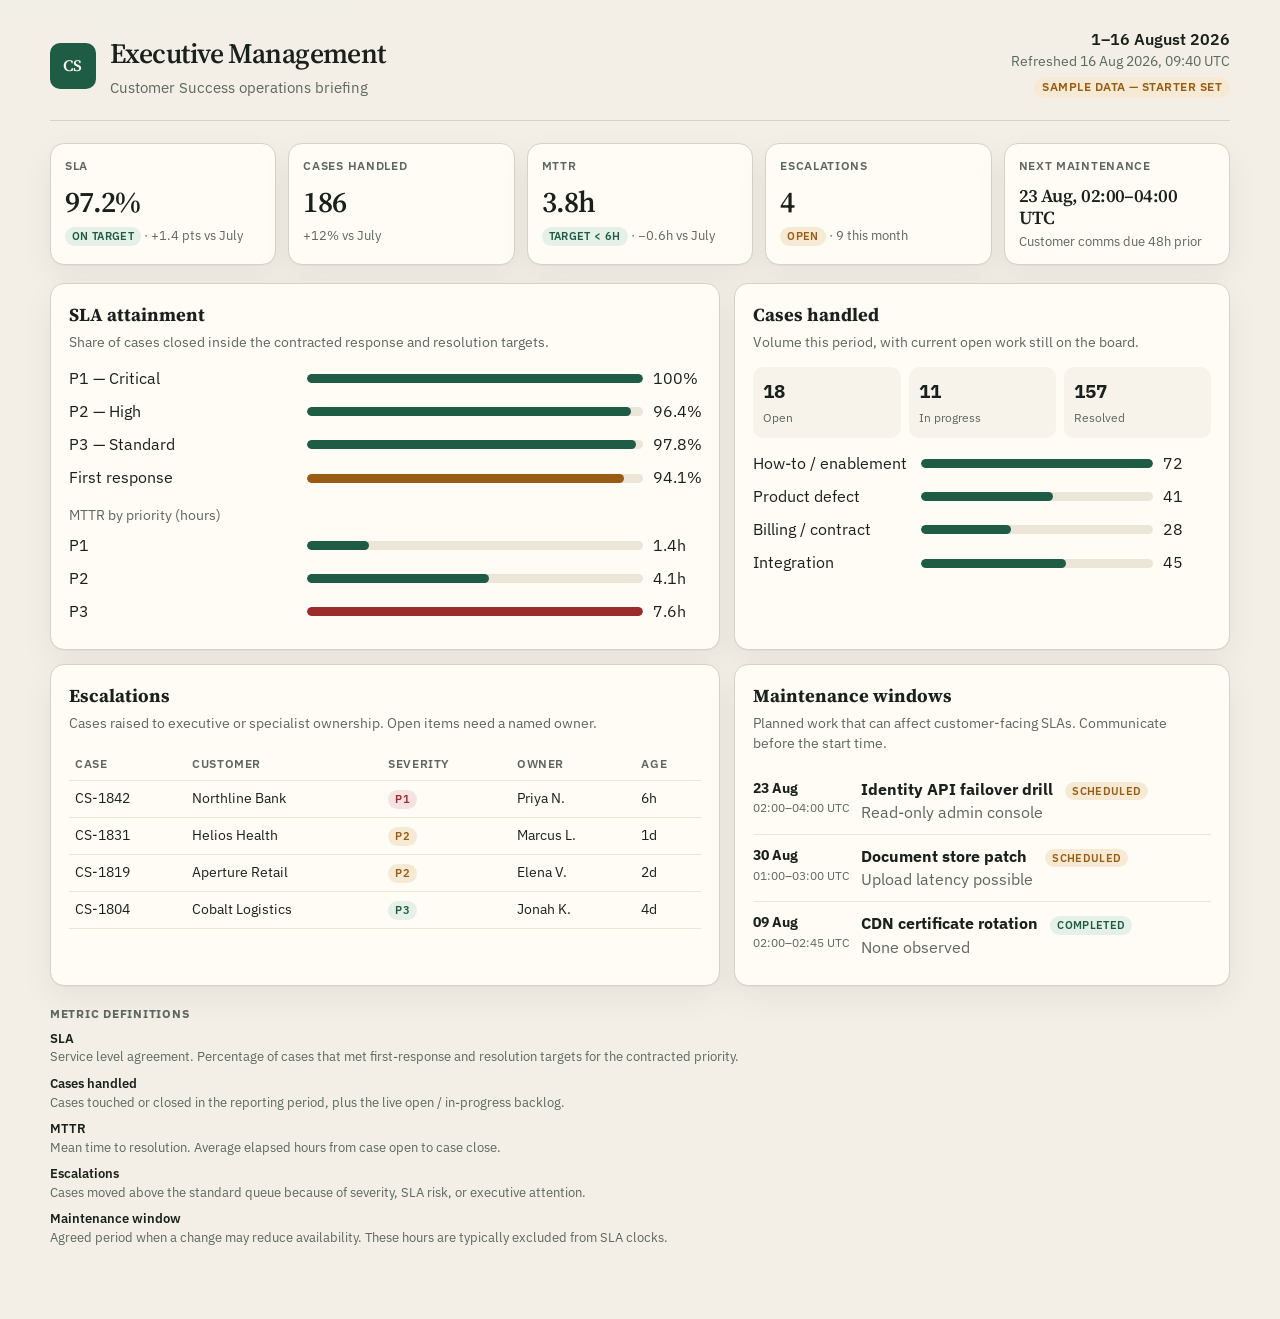
==== index.html @ 15666e44 "Add live Customer Success executive dashboard" ====
<!DOCTYPE html>
<html lang="en">
<head>
  <meta charset="UTF-8" />
  <meta name="viewport" content="width=device-width, initial-scale=1" />
  <title>Customer Success Executive Dashboard</title>
  <meta name="description" content="Executive briefing for Customer Success: SLA, cases handled, MTTR, escalations, and maintenance windows." />
  <link rel="preconnect" href="https://fonts.googleapis.com" />
  <link rel="preconnect" href="https://fonts.gstatic.com" crossorigin />
  <link href="https://fonts.googleapis.com/css2?family=IBM+Plex+Sans:wght@400;500;600&family=Source+Serif+4:opsz,wght@8..60,500;8..60,600&display=swap" rel="stylesheet" />
  <style>
    :root {
      --ink: #1a211c;
      --muted: #5c675f;
      --line: #d8d2c4;
      --paper: #f3efe6;
      --card: #fffcf6;
      --forest: #1f5c45;
      --forest-soft: #e4f0e8;
      --amber: #9a5b12;
      --amber-soft: #f7ead4;
      --rose: #9b2c2c;
      --rose-soft: #f6e2e0;
      --shadow: 0 1px 0 rgba(26, 33, 28, 0.04), 0 12px 32px rgba(26, 33, 28, 0.06);
    }

    * { box-sizing: border-box; }
    html, body { margin: 0; padding: 0; }
    body {
      font-family: "IBM Plex Sans", "Segoe UI", sans-serif;
      background:
        radial-gradient(900px 280px at 10% -10%, #e7efe8 0%, transparent 60%),
        var(--paper);
      color: var(--ink);
      line-height: 1.45;
    }

    .wrap {
      width: min(1180px, calc(100% - 32px));
      margin: 0 auto;
      padding: 28px 0 64px;
    }

    header.top {
      display: flex;
      justify-content: space-between;
      align-items: flex-end;
      gap: 20px;
      padding-bottom: 22px;
      border-bottom: 1px solid var(--line);
    }

    .brand {
      display: flex;
      gap: 14px;
      align-items: center;
    }

    .mark {
      width: 46px;
      height: 46px;
      border-radius: 10px;
      background: var(--forest);
      color: #f7f3ea;
      display: grid;
      place-items: center;
      font-family: "Source Serif 4", Georgia, serif;
      font-weight: 600;
      letter-spacing: 0.04em;
    }

    h1 {
      font-family: "Source Serif 4", Georgia, serif;
      font-size: 1.75rem;
      font-weight: 600;
      letter-spacing: -0.02em;
      margin: 0 0 2px;
    }

    .subtitle { margin: 0; color: var(--muted); font-size: 0.95rem; }

    .period {
      text-align: right;
      color: var(--muted);
      font-size: 0.88rem;
    }

    .period strong { display: block; color: var(--ink); font-size: 0.98rem; font-weight: 600; }

    .badge {
      display: inline-block;
      margin-top: 6px;
      padding: 2px 8px;
      border-radius: 999px;
      background: var(--amber-soft);
      color: var(--amber);
      font-size: 0.72rem;
      font-weight: 600;
      letter-spacing: 0.04em;
      text-transform: uppercase;
    }

    .kpis {
      display: grid;
      grid-template-columns: repeat(5, 1fr);
      gap: 12px;
      margin: 22px 0 18px;
    }

    .kpi {
      background: var(--card);
      border: 1px solid var(--line);
      border-radius: 14px;
      padding: 14px 14px 13px;
      box-shadow: var(--shadow);
      min-width: 0;
    }

    .kpi .label {
      font-size: 0.72rem;
      letter-spacing: 0.06em;
      text-transform: uppercase;
      color: var(--muted);
      font-weight: 600;
    }

    .kpi .value {
      font-family: "Source Serif 4", Georgia, serif;
      font-size: 1.85rem;
      font-weight: 600;
      letter-spacing: -0.03em;
      margin: 6px 0 4px;
    }

    .kpi .meta { font-size: 0.8rem; color: var(--muted); }
    .ok { color: var(--forest); }
    .watch { color: var(--amber); }
    .risk { color: var(--rose); }

    .status-pill {
      display: inline-block;
      padding: 1px 7px;
      border-radius: 999px;
      font-size: 0.7rem;
      font-weight: 600;
      letter-spacing: 0.03em;
      text-transform: uppercase;
    }
    .status-pill.on { background: var(--forest-soft); color: var(--forest); }
    .status-pill.watch { background: var(--amber-soft); color: var(--amber); }
    .status-pill.off { background: var(--rose-soft); color: var(--rose); }

    .grid {
      display: grid;
      grid-template-columns: 1.15fr 0.85fr;
      gap: 14px;
      margin-bottom: 14px;
    }

    .panel {
      background: var(--card);
      border: 1px solid var(--line);
      border-radius: 14px;
      padding: 18px 18px 16px;
      box-shadow: var(--shadow);
    }

    .panel h2 {
      font-family: "Source Serif 4", Georgia, serif;
      font-size: 1.15rem;
      margin: 0 0 4px;
    }

    .panel p.lead {
      margin: 0 0 14px;
      color: var(--muted);
      font-size: 0.86rem;
    }

    .row {
      display: grid;
      grid-template-columns: minmax(140px, 0.95fr) 1.4fr 48px;
      gap: 10px;
      align-items: center;
      margin-bottom: 10px;
    }

    .bar {
      height: 9px;
      background: #ece6d8;
      border-radius: 99px;
      overflow: hidden;
    }

    .bar > span {
      display: block;
      height: 100%;
      border-radius: inherit;
      background: var(--forest);
    }

    .bar > span.warn { background: var(--amber); }
    .bar > span.bad { background: var(--rose); }

    .stat-split {
      display: grid;
      grid-template-columns: repeat(3, 1fr);
      gap: 8px;
      margin-bottom: 14px;
    }

    .stat {
      background: #f7f3ea;
      border-radius: 10px;
      padding: 10px;
    }

    .stat b { display: block; font-size: 1.2rem; }
    .stat span { color: var(--muted); font-size: 0.76rem; }

    table {
      width: 100%;
      border-collapse: collapse;
      font-size: 0.86rem;
    }

    th, td {
      text-align: left;
      padding: 8px 6px;
      border-bottom: 1px solid #ece6d8;
      vertical-align: top;
    }

    th {
      color: var(--muted);
      font-size: 0.72rem;
      letter-spacing: 0.05em;
      text-transform: uppercase;
      font-weight: 600;
    }

    .mw {
      display: flex;
      gap: 12px;
      padding: 10px 0;
      border-bottom: 1px solid #ece6d8;
    }

    .mw:last-child { border-bottom: 0; }

    .when {
      min-width: 92px;
      font-size: 0.78rem;
      color: var(--muted);
    }

    .when b { display: block; color: var(--ink); font-size: 0.88rem; }

    footer.defs {
      margin-top: 8px;
      color: var(--muted);
      font-size: 0.8rem;
    }

    footer.defs h3 {
      font-size: 0.78rem;
      letter-spacing: 0.06em;
      text-transform: uppercase;
      margin: 18px 0 8px;
    }

    footer.defs dl { margin: 0; }
    footer.defs dt { color: var(--ink); font-weight: 600; }
    footer.defs dd { margin: 0 0 8px; }

    @media (max-width: 980px) {
      .kpis { grid-template-columns: repeat(2, 1fr); }
      .kpis .kpi:last-child { grid-column: 1 / -1; }
      .grid { grid-template-columns: 1fr; }
      header.top { flex-direction: column; align-items: flex-start; }
      .period { text-align: left; }
    }
  </style>
</head>
<body>
  <div class="wrap">
    <header class="top">
      <div class="brand">
        <div class="mark">CS</div>
        <div>
          <h1>Executive Management</h1>
          <p class="subtitle">Customer Success operations briefing</p>
        </div>
      </div>
      <div class="period">
        <strong id="periodLabel"></strong>
        <span>Refreshed <span id="asOf"></span></span><br />
        <span class="badge">Sample data — starter set</span>
      </div>
    </header>

    <section class="kpis" id="kpis"></section>

    <section class="grid">
      <article class="panel">
        <h2>SLA attainment</h2>
        <p class="lead">Share of cases closed inside the contracted response and resolution targets.</p>
        <div id="slaRows"></div>
        <p class="lead" style="margin:16px 0 8px">MTTR by priority (hours)</p>
        <div id="mttrRows"></div>
      </article>
      <article class="panel">
        <h2>Cases handled</h2>
        <p class="lead">Volume this period, with current open work still on the board.</p>
        <div class="stat-split" id="caseSplit"></div>
        <div id="caseTypes"></div>
      </article>
    </section>

    <section class="grid">
      <article class="panel">
        <h2>Escalations</h2>
        <p class="lead">Cases raised to executive or specialist ownership. Open items need a named owner.</p>
        <table>
          <thead>
            <tr>
              <th>Case</th>
              <th>Customer</th>
              <th>Severity</th>
              <th>Owner</th>
              <th>Age</th>
            </tr>
          </thead>
          <tbody id="escalations"></tbody>
        </table>
      </article>
      <article class="panel">
        <h2>Maintenance windows</h2>
        <p class="lead">Planned work that can affect customer-facing SLAs. Communicate before the start time.</p>
        <div id="windows"></div>
      </article>
    </section>

    <footer class="defs">
      <h3>Metric definitions</h3>
      <dl>
        <dt>SLA</dt>
        <dd>Service level agreement. Percentage of cases that met first-response and resolution targets for the contracted priority.</dd>
        <dt>Cases handled</dt>
        <dd>Cases touched or closed in the reporting period, plus the live open / in-progress backlog.</dd>
        <dt>MTTR</dt>
        <dd>Mean time to resolution. Average elapsed hours from case open to case close.</dd>
        <dt>Escalations</dt>
        <dd>Cases moved above the standard queue because of severity, SLA risk, or executive attention.</dd>
        <dt>Maintenance window</dt>
        <dd>Agreed period when a change may reduce availability. These hours are typically excluded from SLA clocks.</dd>
      </dl>
    </footer>
  </div>

  <script>
    /* Edit this object to replace sample numbers. */
    const DATA = {
      period: "1–16 August 2026",
      asOf: "16 Aug 2026, 09:40 UTC",
      sla: {
        attainment: 97.2,
        target: 95,
        delta: "+1.4 pts vs July",
        byPriority: [
          { name: "P1 — Critical", value: 100, target: 99 },
          { name: "P2 — High", value: 96.4, target: 95 },
          { name: "P3 — Standard", value: 97.8, target: 90 },
          { name: "First response", value: 94.1, target: 95 }
        ]
      },
      cases: {
        handled: 186,
        delta: "+12% vs July",
        open: 18,
        inProgress: 11,
        resolved: 157,
        byType: [
          { name: "How-to / enablement", value: 72 },
          { name: "Product defect", value: 41 },
          { name: "Billing / contract", value: 28 },
          { name: "Integration", value: 45 }
        ]
      },
      mttr: {
        hours: 3.8,
        targetHours: 6,
        delta: "−0.6h vs July",
        byPriority: [
          { name: "P1", hours: 1.4 },
          { name: "P2", hours: 4.1 },
          { name: "P3", hours: 7.6 }
        ]
      },
      escalations: {
        open: 4,
        month: 9,
        items: [
          { id: "CS-1842", customer: "Northline Bank", severity: "P1", owner: "Priya N.", age: "6h" },
          { id: "CS-1831", customer: "Helios Health", severity: "P2", owner: "Marcus L.", age: "1d" },
          { id: "CS-1819", customer: "Aperture Retail", severity: "P2", owner: "Elena V.", age: "2d" },
          { id: "CS-1804", customer: "Cobalt Logistics", severity: "P3", owner: "Jonah K.", age: "4d" }
        ]
      },
      maintenance: {
        next: "23 Aug, 02:00–04:00 UTC",
        windows: [
          { date: "23 Aug", time: "02:00–04:00 UTC", title: "Identity API failover drill", impact: "Read-only admin console", status: "Scheduled" },
          { date: "30 Aug", time: "01:00–03:00 UTC", title: "Document store patch", impact: "Upload latency possible", status: "Scheduled" },
          { date: "09 Aug", time: "02:00–02:45 UTC", title: "CDN certificate rotation", impact: "None observed", status: "Completed" }
        ]
      }
    };

    const tone = (value, target, invert) => {
      if (invert) {
        if (value <= target) return "on";
        if (value <= target * 1.15) return "watch";
        return "off";
      }
      if (value >= target) return "on";
      if (value >= target - 2) return "watch";
      return "off";
    };

    const pill = (kind, text) =>
      `<span class="status-pill ${kind}">${text}</span>`;

    document.getElementById("periodLabel").textContent = DATA.period;
    document.getElementById("asOf").textContent = DATA.asOf;

    const slaTone = tone(DATA.sla.attainment, DATA.sla.target);
    const mttrTone = tone(DATA.mttr.hours, DATA.mttr.targetHours, true);
    const escTone = DATA.escalations.open >= 5 ? "off" : DATA.escalations.open >= 3 ? "watch" : "on";

    document.getElementById("kpis").innerHTML = `
      <article class="kpi">
        <div class="label">SLA</div>
        <div class="value">${DATA.sla.attainment}%</div>
        <div class="meta">${pill(slaTone, slaTone === "on" ? "On target" : slaTone === "watch" ? "Watch" : "Below")} · ${DATA.sla.delta}</div>
      </article>
      <article class="kpi">
        <div class="label">Cases handled</div>
        <div class="value">${DATA.cases.handled}</div>
        <div class="meta">${DATA.cases.delta}</div>
      </article>
      <article class="kpi">
        <div class="label">MTTR</div>
        <div class="value">${DATA.mttr.hours}h</div>
        <div class="meta">${pill(mttrTone, "Target < " + DATA.mttr.targetHours + "h")} · ${DATA.mttr.delta}</div>
      </article>
      <article class="kpi">
        <div class="label">Escalations</div>
        <div class="value">${DATA.escalations.open}</div>
        <div class="meta">${pill(escTone, "Open")} · ${DATA.escalations.month} this month</div>
      </article>
      <article class="kpi">
        <div class="label">Next maintenance</div>
        <div class="value" style="font-size:1.15rem;line-height:1.2;margin-top:10px">${DATA.maintenance.next}</div>
        <div class="meta">Customer comms due 48h prior</div>
      </article>
    `;

    document.getElementById("slaRows").innerHTML = DATA.sla.byPriority.map((row) => {
      const cls = row.value >= row.target ? "" : row.value >= row.target - 2 ? "warn" : "bad";
      return `<div class="row">
        <div>${row.name}</div>
        <div class="bar"><span class="${cls}" style="width:${Math.min(row.value, 100)}%"></span></div>
        <div>${row.value}%</div>
      </div>`;
    }).join("");

    const maxMttr = Math.max(...DATA.mttr.byPriority.map((x) => x.hours), DATA.mttr.targetHours);
    document.getElementById("mttrRows").innerHTML = DATA.mttr.byPriority.map((row) => {
      const cls = row.hours <= DATA.mttr.targetHours ? "" : row.hours <= DATA.mttr.targetHours * 1.15 ? "warn" : "bad";
      return `<div class="row">
        <div>${row.name}</div>
        <div class="bar"><span class="${cls}" style="width:${(row.hours / maxMttr) * 100}%"></span></div>
        <div>${row.hours}h</div>
      </div>`;
    }).join("");

    document.getElementById("caseSplit").innerHTML = `
      <div class="stat"><b>${DATA.cases.open}</b><span>Open</span></div>
      <div class="stat"><b>${DATA.cases.inProgress}</b><span>In progress</span></div>
      <div class="stat"><b>${DATA.cases.resolved}</b><span>Resolved</span></div>
    `;

    const maxType = Math.max(...DATA.cases.byType.map((x) => x.value));
    document.getElementById("caseTypes").innerHTML = DATA.cases.byType.map((row) => `
      <div class="row">
        <div>${row.name}</div>
        <div class="bar"><span style="width:${(row.value / maxType) * 100}%"></span></div>
        <div>${row.value}</div>
      </div>
    `).join("");

    document.getElementById("escalations").innerHTML = DATA.escalations.items.map((item) => {
      const kind = item.severity === "P1" ? "off" : item.severity === "P2" ? "watch" : "on";
      return `<tr>
        <td>${item.id}</td>
        <td>${item.customer}</td>
        <td>${pill(kind, item.severity)}</td>
        <td>${item.owner}</td>
        <td>${item.age}</td>
      </tr>`;
    }).join("");

    document.getElementById("windows").innerHTML = DATA.maintenance.windows.map((w) => {
      const kind = w.status === "Completed" ? "on" : "watch";
      return `<div class="mw">
        <div class="when"><b>${w.date}</b>${w.time}</div>
        <div>
          <strong>${w.title}</strong><br />
          <span style="color:var(--muted)">${w.impact}</span>
        </div>
        <div>${pill(kind, w.status)}</div>
      </div>`;
    }).join("");
  </script>
</body>
</html>
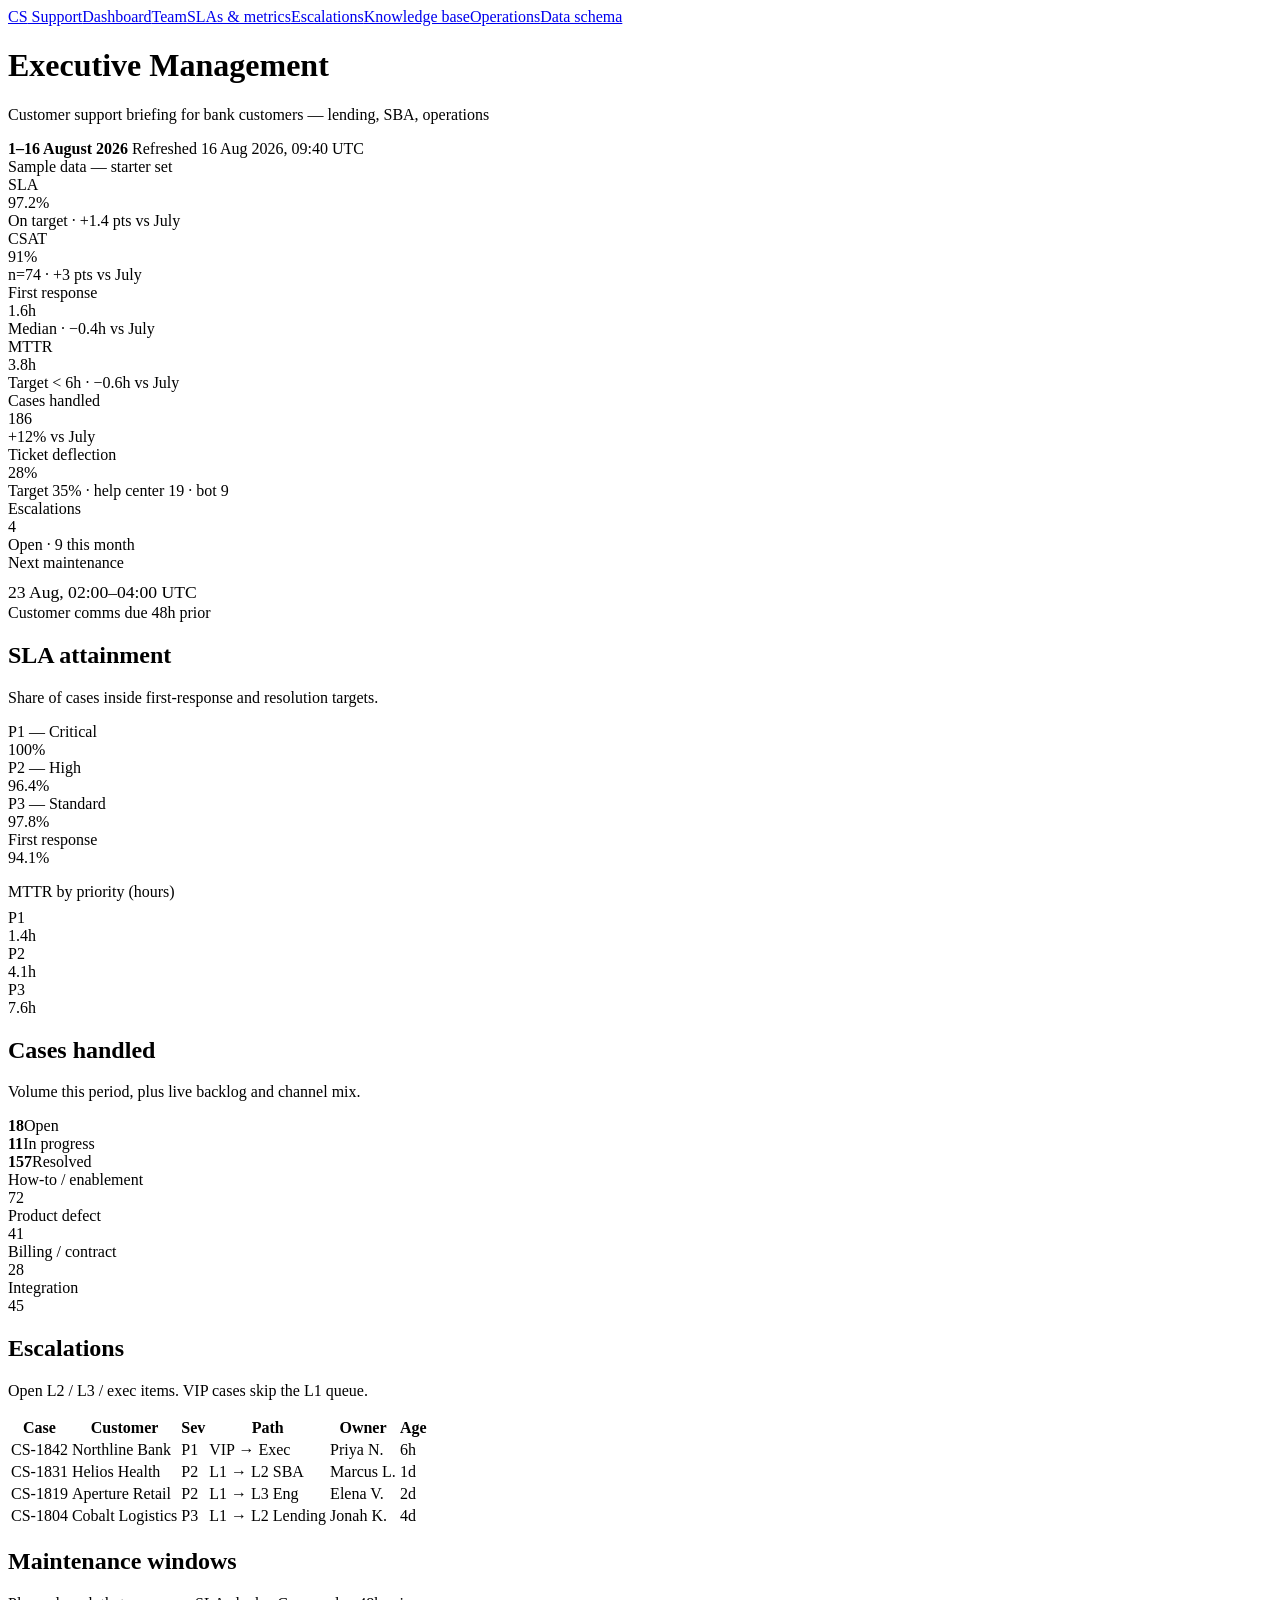
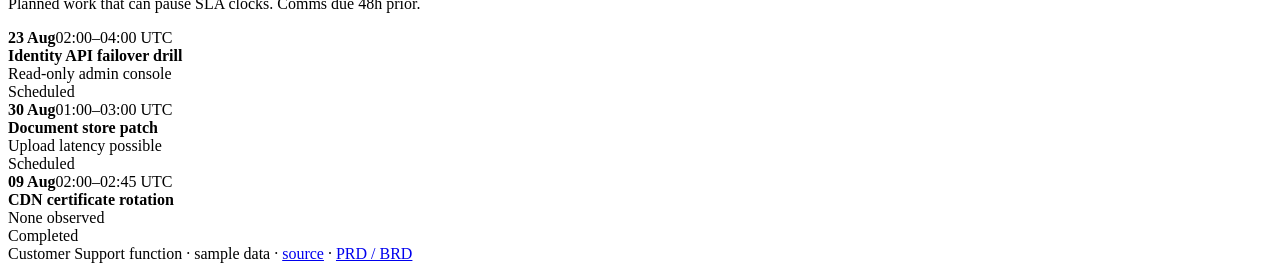
==== commit 95c79d1c: "Upgrade live dashboard with CSAT, FRT, deflection, and navigation" ====
--- a/index.html
+++ b/index.html
@@ -3,294 +3,19 @@
 <head>
   <meta charset="UTF-8" />
   <meta name="viewport" content="width=device-width, initial-scale=1" />
-  <title>Customer Success Executive Dashboard</title>
-  <meta name="description" content="Executive briefing for Customer Success: SLA, cases handled, MTTR, escalations, and maintenance windows." />
+  <title>Customer Support Dashboard</title>
+  <meta name="description" content="Executive board for bank customer support: SLA, CSAT, FRT, MTTR, deflection, escalations." />
   <link rel="preconnect" href="https://fonts.googleapis.com" />
   <link rel="preconnect" href="https://fonts.gstatic.com" crossorigin />
   <link href="https://fonts.googleapis.com/css2?family=IBM+Plex+Sans:wght@400;500;600&family=Source+Serif+4:opsz,wght@8..60,500;8..60,600&display=swap" rel="stylesheet" />
-  <style>
-    :root {
-      --ink: #1a211c;
-      --muted: #5c675f;
-      --line: #d8d2c4;
-      --paper: #f3efe6;
-      --card: #fffcf6;
-      --forest: #1f5c45;
-      --forest-soft: #e4f0e8;
-      --amber: #9a5b12;
-      --amber-soft: #f7ead4;
-      --rose: #9b2c2c;
-      --rose-soft: #f6e2e0;
-      --shadow: 0 1px 0 rgba(26, 33, 28, 0.04), 0 12px 32px rgba(26, 33, 28, 0.06);
-    }
-
-    * { box-sizing: border-box; }
-    html, body { margin: 0; padding: 0; }
-    body {
-      font-family: "IBM Plex Sans", "Segoe UI", sans-serif;
-      background:
-        radial-gradient(900px 280px at 10% -10%, #e7efe8 0%, transparent 60%),
-        var(--paper);
-      color: var(--ink);
-      line-height: 1.45;
-    }
-
-    .wrap {
-      width: min(1180px, calc(100% - 32px));
-      margin: 0 auto;
-      padding: 28px 0 64px;
-    }
-
-    header.top {
-      display: flex;
-      justify-content: space-between;
-      align-items: flex-end;
-      gap: 20px;
-      padding-bottom: 22px;
-      border-bottom: 1px solid var(--line);
-    }
-
-    .brand {
-      display: flex;
-      gap: 14px;
-      align-items: center;
-    }
-
-    .mark {
-      width: 46px;
-      height: 46px;
-      border-radius: 10px;
-      background: var(--forest);
-      color: #f7f3ea;
-      display: grid;
-      place-items: center;
-      font-family: "Source Serif 4", Georgia, serif;
-      font-weight: 600;
-      letter-spacing: 0.04em;
-    }
-
-    h1 {
-      font-family: "Source Serif 4", Georgia, serif;
-      font-size: 1.75rem;
-      font-weight: 600;
-      letter-spacing: -0.02em;
-      margin: 0 0 2px;
-    }
-
-    .subtitle { margin: 0; color: var(--muted); font-size: 0.95rem; }
-
-    .period {
-      text-align: right;
-      color: var(--muted);
-      font-size: 0.88rem;
-    }
-
-    .period strong { display: block; color: var(--ink); font-size: 0.98rem; font-weight: 600; }
-
-    .badge {
-      display: inline-block;
-      margin-top: 6px;
-      padding: 2px 8px;
-      border-radius: 999px;
-      background: var(--amber-soft);
-      color: var(--amber);
-      font-size: 0.72rem;
-      font-weight: 600;
-      letter-spacing: 0.04em;
-      text-transform: uppercase;
-    }
-
-    .kpis {
-      display: grid;
-      grid-template-columns: repeat(5, 1fr);
-      gap: 12px;
-      margin: 22px 0 18px;
-    }
-
-    .kpi {
-      background: var(--card);
-      border: 1px solid var(--line);
-      border-radius: 14px;
-      padding: 14px 14px 13px;
-      box-shadow: var(--shadow);
-      min-width: 0;
-    }
-
-    .kpi .label {
-      font-size: 0.72rem;
-      letter-spacing: 0.06em;
-      text-transform: uppercase;
-      color: var(--muted);
-      font-weight: 600;
-    }
-
-    .kpi .value {
-      font-family: "Source Serif 4", Georgia, serif;
-      font-size: 1.85rem;
-      font-weight: 600;
-      letter-spacing: -0.03em;
-      margin: 6px 0 4px;
-    }
-
-    .kpi .meta { font-size: 0.8rem; color: var(--muted); }
-    .ok { color: var(--forest); }
-    .watch { color: var(--amber); }
-    .risk { color: var(--rose); }
-
-    .status-pill {
-      display: inline-block;
-      padding: 1px 7px;
-      border-radius: 999px;
-      font-size: 0.7rem;
-      font-weight: 600;
-      letter-spacing: 0.03em;
-      text-transform: uppercase;
-    }
-    .status-pill.on { background: var(--forest-soft); color: var(--forest); }
-    .status-pill.watch { background: var(--amber-soft); color: var(--amber); }
-    .status-pill.off { background: var(--rose-soft); color: var(--rose); }
-
-    .grid {
-      display: grid;
-      grid-template-columns: 1.15fr 0.85fr;
-      gap: 14px;
-      margin-bottom: 14px;
-    }
-
-    .panel {
-      background: var(--card);
-      border: 1px solid var(--line);
-      border-radius: 14px;
-      padding: 18px 18px 16px;
-      box-shadow: var(--shadow);
-    }
-
-    .panel h2 {
-      font-family: "Source Serif 4", Georgia, serif;
-      font-size: 1.15rem;
-      margin: 0 0 4px;
-    }
-
-    .panel p.lead {
-      margin: 0 0 14px;
-      color: var(--muted);
-      font-size: 0.86rem;
-    }
-
-    .row {
-      display: grid;
-      grid-template-columns: minmax(140px, 0.95fr) 1.4fr 48px;
-      gap: 10px;
-      align-items: center;
-      margin-bottom: 10px;
-    }
-
-    .bar {
-      height: 9px;
-      background: #ece6d8;
-      border-radius: 99px;
-      overflow: hidden;
-    }
-
-    .bar > span {
-      display: block;
-      height: 100%;
-      border-radius: inherit;
-      background: var(--forest);
-    }
-
-    .bar > span.warn { background: var(--amber); }
-    .bar > span.bad { background: var(--rose); }
-
-    .stat-split {
-      display: grid;
-      grid-template-columns: repeat(3, 1fr);
-      gap: 8px;
-      margin-bottom: 14px;
-    }
-
-    .stat {
-      background: #f7f3ea;
-      border-radius: 10px;
-      padding: 10px;
-    }
-
-    .stat b { display: block; font-size: 1.2rem; }
-    .stat span { color: var(--muted); font-size: 0.76rem; }
-
-    table {
-      width: 100%;
-      border-collapse: collapse;
-      font-size: 0.86rem;
-    }
-
-    th, td {
-      text-align: left;
-      padding: 8px 6px;
-      border-bottom: 1px solid #ece6d8;
-      vertical-align: top;
-    }
-
-    th {
-      color: var(--muted);
-      font-size: 0.72rem;
-      letter-spacing: 0.05em;
-      text-transform: uppercase;
-      font-weight: 600;
-    }
-
-    .mw {
-      display: flex;
-      gap: 12px;
-      padding: 10px 0;
-      border-bottom: 1px solid #ece6d8;
-    }
-
-    .mw:last-child { border-bottom: 0; }
-
-    .when {
-      min-width: 92px;
-      font-size: 0.78rem;
-      color: var(--muted);
-    }
-
-    .when b { display: block; color: var(--ink); font-size: 0.88rem; }
-
-    footer.defs {
-      margin-top: 8px;
-      color: var(--muted);
-      font-size: 0.8rem;
-    }
-
-    footer.defs h3 {
-      font-size: 0.78rem;
-      letter-spacing: 0.06em;
-      text-transform: uppercase;
-      margin: 18px 0 8px;
-    }
-
-    footer.defs dl { margin: 0; }
-    footer.defs dt { color: var(--ink); font-weight: 600; }
-    footer.defs dd { margin: 0 0 8px; }
-
-    @media (max-width: 980px) {
-      .kpis { grid-template-columns: repeat(2, 1fr); }
-      .kpis .kpi:last-child { grid-column: 1 / -1; }
-      .grid { grid-template-columns: 1fr; }
-      header.top { flex-direction: column; align-items: flex-start; }
-      .period { text-align: left; }
-    }
-  </style>
+  <link rel="stylesheet" href="assets/styles.css" />
 </head>
 <body>
   <div class="wrap">
     <header class="top">
-      <div class="brand">
-        <div class="mark">CS</div>
-        <div>
-          <h1>Executive Management</h1>
-          <p class="subtitle">Customer Success operations briefing</p>
-        </div>
+      <div>
+        <h1>Executive Management</h1>
+        <p class="subtitle">Customer support briefing for bank customers — lending, SBA, operations</p>
       </div>
       <div class="period">
         <strong id="periodLabel"></strong>
@@ -298,125 +23,42 @@
         <span class="badge">Sample data — starter set</span>
       </div>
     </header>
-
     <section class="kpis" id="kpis"></section>
-
-    <section class="grid">
+    <section class="grid-2">
       <article class="panel">
         <h2>SLA attainment</h2>
-        <p class="lead">Share of cases closed inside the contracted response and resolution targets.</p>
+        <p class="lead">Share of cases inside first-response and resolution targets.</p>
         <div id="slaRows"></div>
         <p class="lead" style="margin:16px 0 8px">MTTR by priority (hours)</p>
         <div id="mttrRows"></div>
       </article>
       <article class="panel">
         <h2>Cases handled</h2>
-        <p class="lead">Volume this period, with current open work still on the board.</p>
+        <p class="lead">Volume this period, plus live backlog and channel mix.</p>
         <div class="stat-split" id="caseSplit"></div>
         <div id="caseTypes"></div>
       </article>
     </section>
-
-    <section class="grid">
+    <section class="grid-2">
       <article class="panel">
         <h2>Escalations</h2>
-        <p class="lead">Cases raised to executive or specialist ownership. Open items need a named owner.</p>
+        <p class="lead">Open L2 / L3 / exec items. VIP cases skip the L1 queue.</p>
         <table>
-          <thead>
-            <tr>
-              <th>Case</th>
-              <th>Customer</th>
-              <th>Severity</th>
-              <th>Owner</th>
-              <th>Age</th>
-            </tr>
-          </thead>
+          <thead><tr><th>Case</th><th>Customer</th><th>Sev</th><th>Path</th><th>Owner</th><th>Age</th></tr></thead>
           <tbody id="escalations"></tbody>
         </table>
       </article>
       <article class="panel">
         <h2>Maintenance windows</h2>
-        <p class="lead">Planned work that can affect customer-facing SLAs. Communicate before the start time.</p>
+        <p class="lead">Planned work that can pause SLA clocks. Comms due 48h prior.</p>
         <div id="windows"></div>
       </article>
     </section>
-
-    <footer class="defs">
-      <h3>Metric definitions</h3>
-      <dl>
-        <dt>SLA</dt>
-        <dd>Service level agreement. Percentage of cases that met first-response and resolution targets for the contracted priority.</dd>
-        <dt>Cases handled</dt>
-        <dd>Cases touched or closed in the reporting period, plus the live open / in-progress backlog.</dd>
-        <dt>MTTR</dt>
-        <dd>Mean time to resolution. Average elapsed hours from case open to case close.</dd>
-        <dt>Escalations</dt>
-        <dd>Cases moved above the standard queue because of severity, SLA risk, or executive attention.</dd>
-        <dt>Maintenance window</dt>
-        <dd>Agreed period when a change may reduce availability. These hours are typically excluded from SLA clocks.</dd>
-      </dl>
-    </footer>
   </div>
-
+  <script src="assets/data.js"></script>
+  <script src="assets/nav.js"></script>
   <script>
-    /* Edit this object to replace sample numbers. */
-    const DATA = {
-      period: "1–16 August 2026",
-      asOf: "16 Aug 2026, 09:40 UTC",
-      sla: {
-        attainment: 97.2,
-        target: 95,
-        delta: "+1.4 pts vs July",
-        byPriority: [
-          { name: "P1 — Critical", value: 100, target: 99 },
-          { name: "P2 — High", value: 96.4, target: 95 },
-          { name: "P3 — Standard", value: 97.8, target: 90 },
-          { name: "First response", value: 94.1, target: 95 }
-        ]
-      },
-      cases: {
-        handled: 186,
-        delta: "+12% vs July",
-        open: 18,
-        inProgress: 11,
-        resolved: 157,
-        byType: [
-          { name: "How-to / enablement", value: 72 },
-          { name: "Product defect", value: 41 },
-          { name: "Billing / contract", value: 28 },
-          { name: "Integration", value: 45 }
-        ]
-      },
-      mttr: {
-        hours: 3.8,
-        targetHours: 6,
-        delta: "−0.6h vs July",
-        byPriority: [
-          { name: "P1", hours: 1.4 },
-          { name: "P2", hours: 4.1 },
-          { name: "P3", hours: 7.6 }
-        ]
-      },
-      escalations: {
-        open: 4,
-        month: 9,
-        items: [
-          { id: "CS-1842", customer: "Northline Bank", severity: "P1", owner: "Priya N.", age: "6h" },
-          { id: "CS-1831", customer: "Helios Health", severity: "P2", owner: "Marcus L.", age: "1d" },
-          { id: "CS-1819", customer: "Aperture Retail", severity: "P2", owner: "Elena V.", age: "2d" },
-          { id: "CS-1804", customer: "Cobalt Logistics", severity: "P3", owner: "Jonah K.", age: "4d" }
-        ]
-      },
-      maintenance: {
-        next: "23 Aug, 02:00–04:00 UTC",
-        windows: [
-          { date: "23 Aug", time: "02:00–04:00 UTC", title: "Identity API failover drill", impact: "Read-only admin console", status: "Scheduled" },
-          { date: "30 Aug", time: "01:00–03:00 UTC", title: "Document store patch", impact: "Upload latency possible", status: "Scheduled" },
-          { date: "09 Aug", time: "02:00–02:45 UTC", title: "CDN certificate rotation", impact: "None observed", status: "Completed" }
-        ]
-      }
-    };
-
+    const D = SUPPORT.metrics;
     const tone = (value, target, invert) => {
       if (invert) {
         if (value <= target) return "on";
@@ -427,100 +69,45 @@
       if (value >= target - 2) return "watch";
       return "off";
     };
-
-    const pill = (kind, text) =>
-      `<span class="status-pill ${kind}">${text}</span>`;
-
-    document.getElementById("periodLabel").textContent = DATA.period;
-    document.getElementById("asOf").textContent = DATA.asOf;
-
-    const slaTone = tone(DATA.sla.attainment, DATA.sla.target);
-    const mttrTone = tone(DATA.mttr.hours, DATA.mttr.targetHours, true);
-    const escTone = DATA.escalations.open >= 5 ? "off" : DATA.escalations.open >= 3 ? "watch" : "on";
-
+    const pill = (kind, text) => `<span class="status-pill ${kind}">${text}</span>`;
+    document.getElementById("periodLabel").textContent = SUPPORT.period;
+    document.getElementById("asOf").textContent = SUPPORT.asOf;
+    const slaTone = tone(D.sla.attainment, D.sla.target);
+    const mttrTone = tone(D.mttr.hours, D.mttr.targetHours, true);
+    const csatTone = tone(D.csat.pct, D.csat.target);
+    const frtTone = tone(D.frt.hours, D.frt.target, true);
+    const defTone = tone(D.deflection.pct, D.deflection.target);
+    const escTone = D.escalations.open >= 5 ? "off" : D.escalations.open >= 3 ? "watch" : "on";
     document.getElementById("kpis").innerHTML = `
-      <article class="kpi">
-        <div class="label">SLA</div>
-        <div class="value">${DATA.sla.attainment}%</div>
-        <div class="meta">${pill(slaTone, slaTone === "on" ? "On target" : slaTone === "watch" ? "Watch" : "Below")} · ${DATA.sla.delta}</div>
-      </article>
-      <article class="kpi">
-        <div class="label">Cases handled</div>
-        <div class="value">${DATA.cases.handled}</div>
-        <div class="meta">${DATA.cases.delta}</div>
-      </article>
-      <article class="kpi">
-        <div class="label">MTTR</div>
-        <div class="value">${DATA.mttr.hours}h</div>
-        <div class="meta">${pill(mttrTone, "Target < " + DATA.mttr.targetHours + "h")} · ${DATA.mttr.delta}</div>
-      </article>
-      <article class="kpi">
-        <div class="label">Escalations</div>
-        <div class="value">${DATA.escalations.open}</div>
-        <div class="meta">${pill(escTone, "Open")} · ${DATA.escalations.month} this month</div>
-      </article>
-      <article class="kpi">
-        <div class="label">Next maintenance</div>
-        <div class="value" style="font-size:1.15rem;line-height:1.2;margin-top:10px">${DATA.maintenance.next}</div>
-        <div class="meta">Customer comms due 48h prior</div>
-      </article>
-    `;
-
-    document.getElementById("slaRows").innerHTML = DATA.sla.byPriority.map((row) => {
+      <article class="kpi"><div class="label">SLA</div><div class="value">${D.sla.attainment}%</div><div class="meta">${pill(slaTone, "On target")} · ${D.sla.delta}</div></article>
+      <article class="kpi"><div class="label">CSAT</div><div class="value">${D.csat.pct}%</div><div class="meta">${pill(csatTone, "n=" + D.csat.n)} · ${D.csat.delta}</div></article>
+      <article class="kpi"><div class="label">First response</div><div class="value">${D.frt.hours}h</div><div class="meta">${pill(frtTone, "Median")} · ${D.frt.delta}</div></article>
+      <article class="kpi"><div class="label">MTTR</div><div class="value">${D.mttr.hours}h</div><div class="meta">${pill(mttrTone, "Target < " + D.mttr.targetHours + "h")} · ${D.mttr.delta}</div></article>
+      <article class="kpi"><div class="label">Cases handled</div><div class="value">${D.cases.handled}</div><div class="meta">${D.cases.delta}</div></article>
+      <article class="kpi"><div class="label">Ticket deflection</div><div class="value">${D.deflection.pct}%</div><div class="meta">${pill(defTone, "Target " + D.deflection.target + "%")} · ${D.deflection.delta}</div></article>
+      <article class="kpi"><div class="label">Escalations</div><div class="value">${D.escalations.open}</div><div class="meta">${pill(escTone, "Open")} · ${D.escalations.month} this month</div></article>
+      <article class="kpi"><div class="label">Next maintenance</div><div class="value" style="font-size:1.1rem;line-height:1.25;margin-top:10px">${D.maintenance.next}</div><div class="meta">Customer comms due 48h prior</div></article>`;
+    document.getElementById("slaRows").innerHTML = D.sla.byPriority.map((row) => {
       const cls = row.value >= row.target ? "" : row.value >= row.target - 2 ? "warn" : "bad";
-      return `<div class="row">
-        <div>${row.name}</div>
-        <div class="bar"><span class="${cls}" style="width:${Math.min(row.value, 100)}%"></span></div>
-        <div>${row.value}%</div>
-      </div>`;
+      return `<div class="row"><div>${row.name}</div><div class="bar"><span class="${cls}" style="width:${Math.min(row.value,100)}%"></span></div><div>${row.value}%</div></div>`;
     }).join("");
-
-    const maxMttr = Math.max(...DATA.mttr.byPriority.map((x) => x.hours), DATA.mttr.targetHours);
-    document.getElementById("mttrRows").innerHTML = DATA.mttr.byPriority.map((row) => {
-      const cls = row.hours <= DATA.mttr.targetHours ? "" : row.hours <= DATA.mttr.targetHours * 1.15 ? "warn" : "bad";
-      return `<div class="row">
-        <div>${row.name}</div>
-        <div class="bar"><span class="${cls}" style="width:${(row.hours / maxMttr) * 100}%"></span></div>
-        <div>${row.hours}h</div>
-      </div>`;
+    const maxMttr = Math.max(...D.mttr.byPriority.map((x) => x.hours), D.mttr.targetHours);
+    document.getElementById("mttrRows").innerHTML = D.mttr.byPriority.map((row) => {
+      const cls = row.hours <= D.mttr.targetHours ? "" : "warn";
+      return `<div class="row"><div>${row.name}</div><div class="bar"><span class="${cls}" style="width:${(row.hours/maxMttr)*100}%"></span></div><div>${row.hours}h</div></div>`;
     }).join("");
-
-    document.getElementById("caseSplit").innerHTML = `
-      <div class="stat"><b>${DATA.cases.open}</b><span>Open</span></div>
-      <div class="stat"><b>${DATA.cases.inProgress}</b><span>In progress</span></div>
-      <div class="stat"><b>${DATA.cases.resolved}</b><span>Resolved</span></div>
-    `;
-
-    const maxType = Math.max(...DATA.cases.byType.map((x) => x.value));
-    document.getElementById("caseTypes").innerHTML = DATA.cases.byType.map((row) => `
-      <div class="row">
-        <div>${row.name}</div>
-        <div class="bar"><span style="width:${(row.value / maxType) * 100}%"></span></div>
-        <div>${row.value}</div>
-      </div>
-    `).join("");
-
-    document.getElementById("escalations").innerHTML = DATA.escalations.items.map((item) => {
+    document.getElementById("caseSplit").innerHTML = `<div class="stat"><b>${D.cases.open}</b><span>Open</span></div><div class="stat"><b>${D.cases.inProgress}</b><span>In progress</span></div><div class="stat"><b>${D.cases.resolved}</b><span>Resolved</span></div>`;
+    const maxType = Math.max(...D.cases.byType.map((x) => x.value));
+    document.getElementById("caseTypes").innerHTML = D.cases.byType.map((row) =>
+      `<div class="row"><div>${row.name}</div><div class="bar"><span style="width:${(row.value/maxType)*100}%"></span></div><div>${row.value}</div></div>`
+    ).join("");
+    document.getElementById("escalations").innerHTML = D.escalations.items.map((item) => {
       const kind = item.severity === "P1" ? "off" : item.severity === "P2" ? "watch" : "on";
-      return `<tr>
-        <td>${item.id}</td>
-        <td>${item.customer}</td>
-        <td>${pill(kind, item.severity)}</td>
-        <td>${item.owner}</td>
-        <td>${item.age}</td>
-      </tr>`;
+      return `<tr><td>${item.id}</td><td>${item.customer}</td><td>${pill(kind, item.severity)}</td><td>${item.path}</td><td>${item.owner}</td><td>${item.age}</td></tr>`;
     }).join("");
-
-    document.getElementById("windows").innerHTML = DATA.maintenance.windows.map((w) => {
+    document.getElementById("windows").innerHTML = D.maintenance.windows.map((w) => {
       const kind = w.status === "Completed" ? "on" : "watch";
-      return `<div class="mw">
-        <div class="when"><b>${w.date}</b>${w.time}</div>
-        <div>
-          <strong>${w.title}</strong><br />
-          <span style="color:var(--muted)">${w.impact}</span>
-        </div>
-        <div>${pill(kind, w.status)}</div>
-      </div>`;
+      return `<div class="mw"><div class="when"><b>${w.date}</b>${w.time}</div><div><strong>${w.title}</strong><br /><span style="color:var(--muted)">${w.impact}</span></div><div>${pill(kind, w.status)}</div></div>`;
     }).join("");
   </script>
 </body>
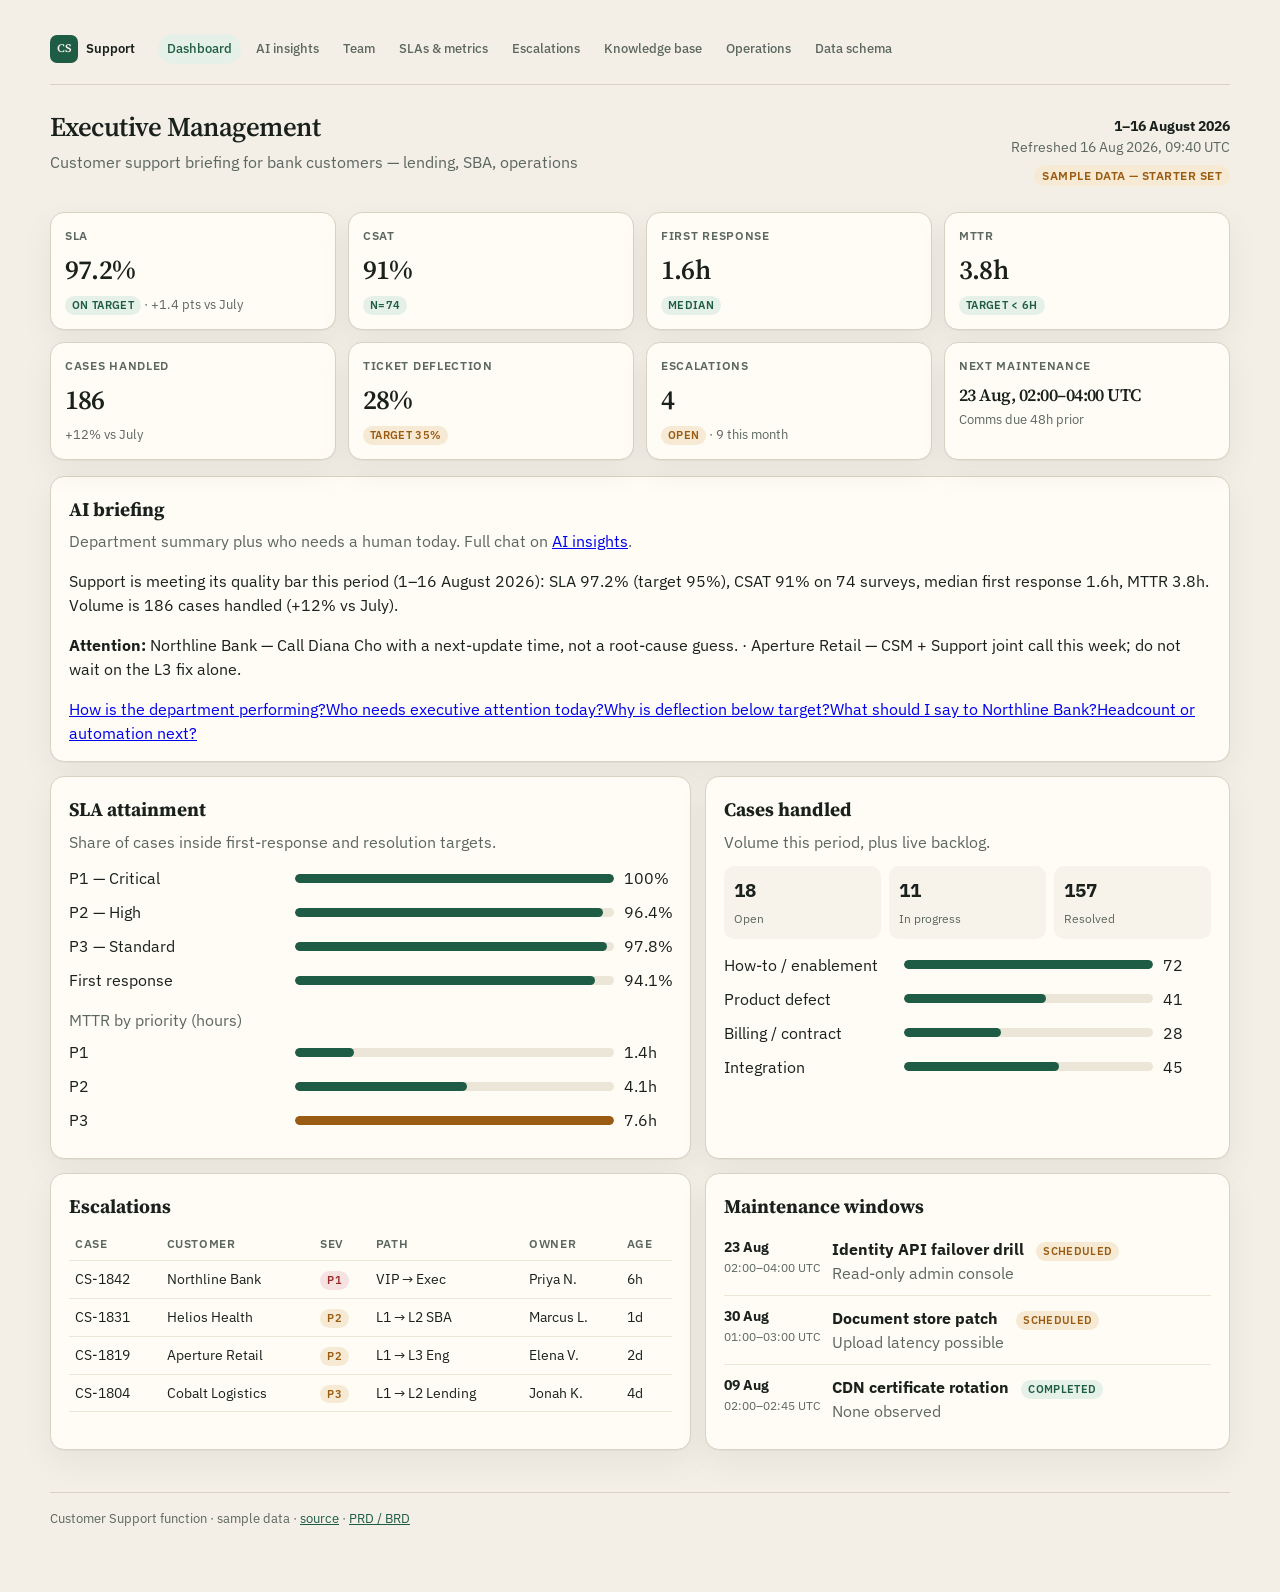
==== commit b3afc256: "Add AI briefing strip to the live dashboard" ====
--- a/index.html
+++ b/index.html
@@ -4,11 +4,8 @@
   <meta charset="UTF-8" />
   <meta name="viewport" content="width=device-width, initial-scale=1" />
   <title>Customer Support Dashboard</title>
-  <meta name="description" content="Executive board for bank customer support: SLA, CSAT, FRT, MTTR, deflection, escalations." />
-  <link rel="preconnect" href="https://fonts.googleapis.com" />
-  <link rel="preconnect" href="https://fonts.gstatic.com" crossorigin />
+  <link rel="stylesheet" href="assets/styles.css" />
   <link href="https://fonts.googleapis.com/css2?family=IBM+Plex+Sans:wght@400;500;600&family=Source+Serif+4:opsz,wght@8..60,500;8..60,600&display=swap" rel="stylesheet" />
-  <link rel="stylesheet" href="assets/styles.css" />
 </head>
 <body>
   <div class="wrap">
@@ -24,6 +21,7 @@
       </div>
     </header>
     <section class="kpis" id="kpis"></section>
+    <article class="panel briefing" id="aiStrip"></article>
     <section class="grid-2">
       <article class="panel">
         <h2>SLA attainment</h2>
@@ -34,7 +32,7 @@
       </article>
       <article class="panel">
         <h2>Cases handled</h2>
-        <p class="lead">Volume this period, plus live backlog and channel mix.</p>
+        <p class="lead">Volume this period, plus live backlog.</p>
         <div class="stat-split" id="caseSplit"></div>
         <div id="caseTypes"></div>
       </article>
@@ -42,7 +40,6 @@
     <section class="grid-2">
       <article class="panel">
         <h2>Escalations</h2>
-        <p class="lead">Open L2 / L3 / exec items. VIP cases skip the L1 queue.</p>
         <table>
           <thead><tr><th>Case</th><th>Customer</th><th>Sev</th><th>Path</th><th>Owner</th><th>Age</th></tr></thead>
           <tbody id="escalations"></tbody>
@@ -50,65 +47,36 @@
       </article>
       <article class="panel">
         <h2>Maintenance windows</h2>
-        <p class="lead">Planned work that can pause SLA clocks. Comms due 48h prior.</p>
         <div id="windows"></div>
       </article>
     </section>
   </div>
   <script src="assets/data.js"></script>
   <script src="assets/nav.js"></script>
+  <script src="assets/insights.js"></script>
   <script>
     const D = SUPPORT.metrics;
-    const tone = (value, target, invert) => {
-      if (invert) {
-        if (value <= target) return "on";
-        if (value <= target * 1.15) return "watch";
-        return "off";
-      }
-      if (value >= target) return "on";
-      if (value >= target - 2) return "watch";
-      return "off";
-    };
+    const tone = (value, target, invert) => invert ? (value <= target ? "on" : value <= target * 1.15 ? "watch" : "off") : (value >= target ? "on" : value >= target - 2 ? "watch" : "off");
     const pill = (kind, text) => `<span class="status-pill ${kind}">${text}</span>`;
     document.getElementById("periodLabel").textContent = SUPPORT.period;
     document.getElementById("asOf").textContent = SUPPORT.asOf;
-    const slaTone = tone(D.sla.attainment, D.sla.target);
-    const mttrTone = tone(D.mttr.hours, D.mttr.targetHours, true);
-    const csatTone = tone(D.csat.pct, D.csat.target);
-    const frtTone = tone(D.frt.hours, D.frt.target, true);
-    const defTone = tone(D.deflection.pct, D.deflection.target);
-    const escTone = D.escalations.open >= 5 ? "off" : D.escalations.open >= 3 ? "watch" : "on";
     document.getElementById("kpis").innerHTML = `
-      <article class="kpi"><div class="label">SLA</div><div class="value">${D.sla.attainment}%</div><div class="meta">${pill(slaTone, "On target")} · ${D.sla.delta}</div></article>
-      <article class="kpi"><div class="label">CSAT</div><div class="value">${D.csat.pct}%</div><div class="meta">${pill(csatTone, "n=" + D.csat.n)} · ${D.csat.delta}</div></article>
-      <article class="kpi"><div class="label">First response</div><div class="value">${D.frt.hours}h</div><div class="meta">${pill(frtTone, "Median")} · ${D.frt.delta}</div></article>
-      <article class="kpi"><div class="label">MTTR</div><div class="value">${D.mttr.hours}h</div><div class="meta">${pill(mttrTone, "Target < " + D.mttr.targetHours + "h")} · ${D.mttr.delta}</div></article>
+      <article class="kpi"><div class="label">SLA</div><div class="value">${D.sla.attainment}%</div><div class="meta">${pill("on", "On target")} · ${D.sla.delta}</div></article>
+      <article class="kpi"><div class="label">CSAT</div><div class="value">${D.csat.pct}%</div><div class="meta">${pill("on", "n=" + D.csat.n)}</div></article>
+      <article class="kpi"><div class="label">First response</div><div class="value">${D.frt.hours}h</div><div class="meta">${pill("on", "Median")}</div></article>
+      <article class="kpi"><div class="label">MTTR</div><div class="value">${D.mttr.hours}h</div><div class="meta">${pill("on", "Target < " + D.mttr.targetHours + "h")}</div></article>
       <article class="kpi"><div class="label">Cases handled</div><div class="value">${D.cases.handled}</div><div class="meta">${D.cases.delta}</div></article>
-      <article class="kpi"><div class="label">Ticket deflection</div><div class="value">${D.deflection.pct}%</div><div class="meta">${pill(defTone, "Target " + D.deflection.target + "%")} · ${D.deflection.delta}</div></article>
-      <article class="kpi"><div class="label">Escalations</div><div class="value">${D.escalations.open}</div><div class="meta">${pill(escTone, "Open")} · ${D.escalations.month} this month</div></article>
-      <article class="kpi"><div class="label">Next maintenance</div><div class="value" style="font-size:1.1rem;line-height:1.25;margin-top:10px">${D.maintenance.next}</div><div class="meta">Customer comms due 48h prior</div></article>`;
-    document.getElementById("slaRows").innerHTML = D.sla.byPriority.map((row) => {
-      const cls = row.value >= row.target ? "" : row.value >= row.target - 2 ? "warn" : "bad";
-      return `<div class="row"><div>${row.name}</div><div class="bar"><span class="${cls}" style="width:${Math.min(row.value,100)}%"></span></div><div>${row.value}%</div></div>`;
-    }).join("");
+      <article class="kpi"><div class="label">Ticket deflection</div><div class="value">${D.deflection.pct}%</div><div class="meta">${pill("watch", "Target " + D.deflection.target + "%")}</div></article>
+      <article class="kpi"><div class="label">Escalations</div><div class="value">${D.escalations.open}</div><div class="meta">${pill("watch", "Open")} · ${D.escalations.month} this month</div></article>
+      <article class="kpi"><div class="label">Next maintenance</div><div class="value" style="font-size:1.1rem;line-height:1.25;margin-top:10px">${D.maintenance.next}</div><div class="meta">Comms due 48h prior</div></article>`;
+    document.getElementById("slaRows").innerHTML = D.sla.byPriority.map((row) => `<div class="row"><div>${row.name}</div><div class="bar"><span style="width:${Math.min(row.value,100)}%"></span></div><div>${row.value}%</div></div>`).join("");
     const maxMttr = Math.max(...D.mttr.byPriority.map((x) => x.hours), D.mttr.targetHours);
-    document.getElementById("mttrRows").innerHTML = D.mttr.byPriority.map((row) => {
-      const cls = row.hours <= D.mttr.targetHours ? "" : "warn";
-      return `<div class="row"><div>${row.name}</div><div class="bar"><span class="${cls}" style="width:${(row.hours/maxMttr)*100}%"></span></div><div>${row.hours}h</div></div>`;
-    }).join("");
+    document.getElementById("mttrRows").innerHTML = D.mttr.byPriority.map((row) => `<div class="row"><div>${row.name}</div><div class="bar"><span class="${row.hours > D.mttr.targetHours ? "warn" : ""}" style="width:${(row.hours/maxMttr)*100}%"></span></div><div>${row.hours}h</div></div>`).join("");
     document.getElementById("caseSplit").innerHTML = `<div class="stat"><b>${D.cases.open}</b><span>Open</span></div><div class="stat"><b>${D.cases.inProgress}</b><span>In progress</span></div><div class="stat"><b>${D.cases.resolved}</b><span>Resolved</span></div>`;
     const maxType = Math.max(...D.cases.byType.map((x) => x.value));
-    document.getElementById("caseTypes").innerHTML = D.cases.byType.map((row) =>
-      `<div class="row"><div>${row.name}</div><div class="bar"><span style="width:${(row.value/maxType)*100}%"></span></div><div>${row.value}</div></div>`
-    ).join("");
-    document.getElementById("escalations").innerHTML = D.escalations.items.map((item) => {
-      const kind = item.severity === "P1" ? "off" : item.severity === "P2" ? "watch" : "on";
-      return `<tr><td>${item.id}</td><td>${item.customer}</td><td>${pill(kind, item.severity)}</td><td>${item.path}</td><td>${item.owner}</td><td>${item.age}</td></tr>`;
-    }).join("");
-    document.getElementById("windows").innerHTML = D.maintenance.windows.map((w) => {
-      const kind = w.status === "Completed" ? "on" : "watch";
-      return `<div class="mw"><div class="when"><b>${w.date}</b>${w.time}</div><div><strong>${w.title}</strong><br /><span style="color:var(--muted)">${w.impact}</span></div><div>${pill(kind, w.status)}</div></div>`;
-    }).join("");
+    document.getElementById("caseTypes").innerHTML = D.cases.byType.map((row) => `<div class="row"><div>${row.name}</div><div class="bar"><span style="width:${(row.value/maxType)*100}%"></span></div><div>${row.value}</div></div>`).join("");
+    document.getElementById("escalations").innerHTML = D.escalations.items.map((item) => `<tr><td>${item.id}</td><td>${item.customer}</td><td>${pill(item.severity === "P1" ? "off" : "watch", item.severity)}</td><td>${item.path}</td><td>${item.owner}</td><td>${item.age}</td></tr>`).join("");
+    document.getElementById("windows").innerHTML = D.maintenance.windows.map((w) => `<div class="mw"><div class="when"><b>${w.date}</b>${w.time}</div><div><strong>${w.title}</strong><br /><span style="color:var(--muted)">${w.impact}</span></div><div>${pill(w.status === "Completed" ? "on" : "watch", w.status)}</div></div>`).join("");
   </script>
 </body>
 </html>
--- a/assets/styles.css
+++ b/assets/styles.css
@@ -0,0 +1,76 @@
+:root {
+  --ink: #1a211c;
+  --muted: #5c675f;
+  --line: #d8d2c4;
+  --paper: #f3efe6;
+  --card: #fffcf6;
+  --forest: #1f5c45;
+  --forest-soft: #e4f0e8;
+  --amber: #9a5b12;
+  --amber-soft: #f7ead4;
+  --rose: #9b2c2c;
+  --rose-soft: #f6e2e0;
+  --shadow: 0 1px 0 rgba(26, 33, 28, 0.04), 0 12px 32px rgba(26, 33, 28, 0.06);
+}
+* { box-sizing: border-box; }
+html, body { margin: 0; padding: 0; }
+body {
+  font-family: "IBM Plex Sans", "Segoe UI", sans-serif;
+  background: radial-gradient(900px 280px at 10% -10%, #e7efe8 0%, transparent 60%), var(--paper);
+  color: var(--ink);
+  line-height: 1.5;
+}
+.wrap { width: min(1180px, calc(100% - 32px)); margin: 0 auto; padding: 20px 0 64px; }
+nav.site { display: flex; flex-wrap: wrap; gap: 8px 6px; align-items: center; padding: 10px 0 16px; border-bottom: 1px solid var(--line); margin-bottom: 22px; }
+nav.site a { color: var(--muted); text-decoration: none; font-size: 0.82rem; font-weight: 500; padding: 5px 9px; border-radius: 999px; }
+nav.site a:hover, nav.site a.active { background: var(--forest-soft); color: var(--forest); }
+nav.site .brand-link { display: flex; align-items: center; gap: 8px; color: var(--ink); font-weight: 600; margin-right: 8px; padding-left: 0; }
+.mark { width: 28px; height: 28px; border-radius: 7px; background: var(--forest); color: #f7f3ea; display: grid; place-items: center; font-family: "Source Serif 4", Georgia, serif; font-size: 0.72rem; font-weight: 600; }
+header.top { display: flex; justify-content: space-between; align-items: flex-end; gap: 20px; padding-bottom: 18px; }
+h1 { font-family: "Source Serif 4", Georgia, serif; font-size: 1.7rem; font-weight: 600; letter-spacing: -0.02em; margin: 0 0 2px; }
+h2 { font-family: "Source Serif 4", Georgia, serif; font-size: 1.2rem; margin: 0 0 6px; }
+h3 { font-size: 0.95rem; margin: 0 0 6px; }
+.subtitle, .lead { margin: 0 0 12px; color: var(--muted); }
+.period { text-align: right; color: var(--muted); font-size: 0.88rem; }
+.period strong { display: block; color: var(--ink); }
+.badge { display: inline-block; margin-top: 6px; padding: 2px 8px; border-radius: 999px; background: var(--amber-soft); color: var(--amber); font-size: 0.72rem; font-weight: 600; letter-spacing: 0.04em; text-transform: uppercase; }
+.kpis { display: grid; grid-template-columns: repeat(4, 1fr); gap: 12px; margin: 8px 0 16px; }
+.kpi, .panel { background: var(--card); border: 1px solid var(--line); border-radius: 14px; box-shadow: var(--shadow); }
+.kpi { padding: 14px; min-width: 0; }
+.panel { padding: 18px 18px 16px; margin-bottom: 14px; }
+.kpi .label { font-size: 0.72rem; letter-spacing: 0.06em; text-transform: uppercase; color: var(--muted); font-weight: 600; }
+.kpi .value { font-family: "Source Serif 4", Georgia, serif; font-size: 1.7rem; font-weight: 600; letter-spacing: -0.03em; margin: 6px 0 4px; }
+.kpi .meta { font-size: 0.8rem; color: var(--muted); }
+.status-pill { display: inline-block; padding: 1px 7px; border-radius: 999px; font-size: 0.7rem; font-weight: 600; letter-spacing: 0.03em; text-transform: uppercase; }
+.status-pill.on { background: var(--forest-soft); color: var(--forest); }
+.status-pill.watch { background: var(--amber-soft); color: var(--amber); }
+.status-pill.off { background: var(--rose-soft); color: var(--rose); }
+.grid-2 { display: grid; grid-template-columns: 1.1fr 0.9fr; gap: 14px; }
+.row { display: grid; grid-template-columns: minmax(140px, 0.95fr) 1.4fr 48px; gap: 10px; align-items: center; margin-bottom: 10px; }
+.bar { height: 9px; background: #ece6d8; border-radius: 99px; overflow: hidden; }
+.bar > span { display: block; height: 100%; border-radius: inherit; background: var(--forest); }
+.bar > span.warn { background: var(--amber); }
+.bar > span.bad { background: var(--rose); }
+.stat-split { display: grid; grid-template-columns: repeat(3, 1fr); gap: 8px; margin-bottom: 14px; }
+.stat { background: #f7f3ea; border-radius: 10px; padding: 10px; }
+.stat b { display: block; font-size: 1.2rem; }
+.stat span { color: var(--muted); font-size: 0.76rem; }
+table { width: 100%; border-collapse: collapse; font-size: 0.86rem; }
+th, td { text-align: left; padding: 8px 6px; border-bottom: 1px solid #ece6d8; vertical-align: top; }
+th { color: var(--muted); font-size: 0.72rem; letter-spacing: 0.05em; text-transform: uppercase; font-weight: 600; }
+.mw, .path-step { display: flex; gap: 12px; padding: 10px 0; border-bottom: 1px solid #ece6d8; }
+.mw:last-child, .path-step:last-child { border-bottom: 0; }
+.when { min-width: 92px; font-size: 0.78rem; color: var(--muted); }
+.when b { display: block; color: var(--ink); font-size: 0.88rem; }
+.cards { display: grid; grid-template-columns: repeat(3, 1fr); gap: 12px; }
+.faq details { border-bottom: 1px solid #ece6d8; padding: 10px 0; }
+.faq summary { cursor: pointer; font-weight: 600; }
+.faq p { margin: 8px 0 0; color: var(--muted); }
+.flow { font-family: ui-monospace, "Cascadia Mono", Consolas, monospace; font-size: 0.8rem; background: #f7f3ea; border-radius: 10px; padding: 14px 16px; overflow-x: auto; white-space: pre; }
+footer.site { margin-top: 28px; padding-top: 16px; border-top: 1px solid var(--line); color: var(--muted); font-size: 0.8rem; }
+footer.site a { color: var(--forest); }
+@media (max-width: 980px) {
+  .kpis, .cards, .grid-2 { grid-template-columns: 1fr; }
+  header.top { flex-direction: column; align-items: flex-start; }
+  .period { text-align: left; }
+}
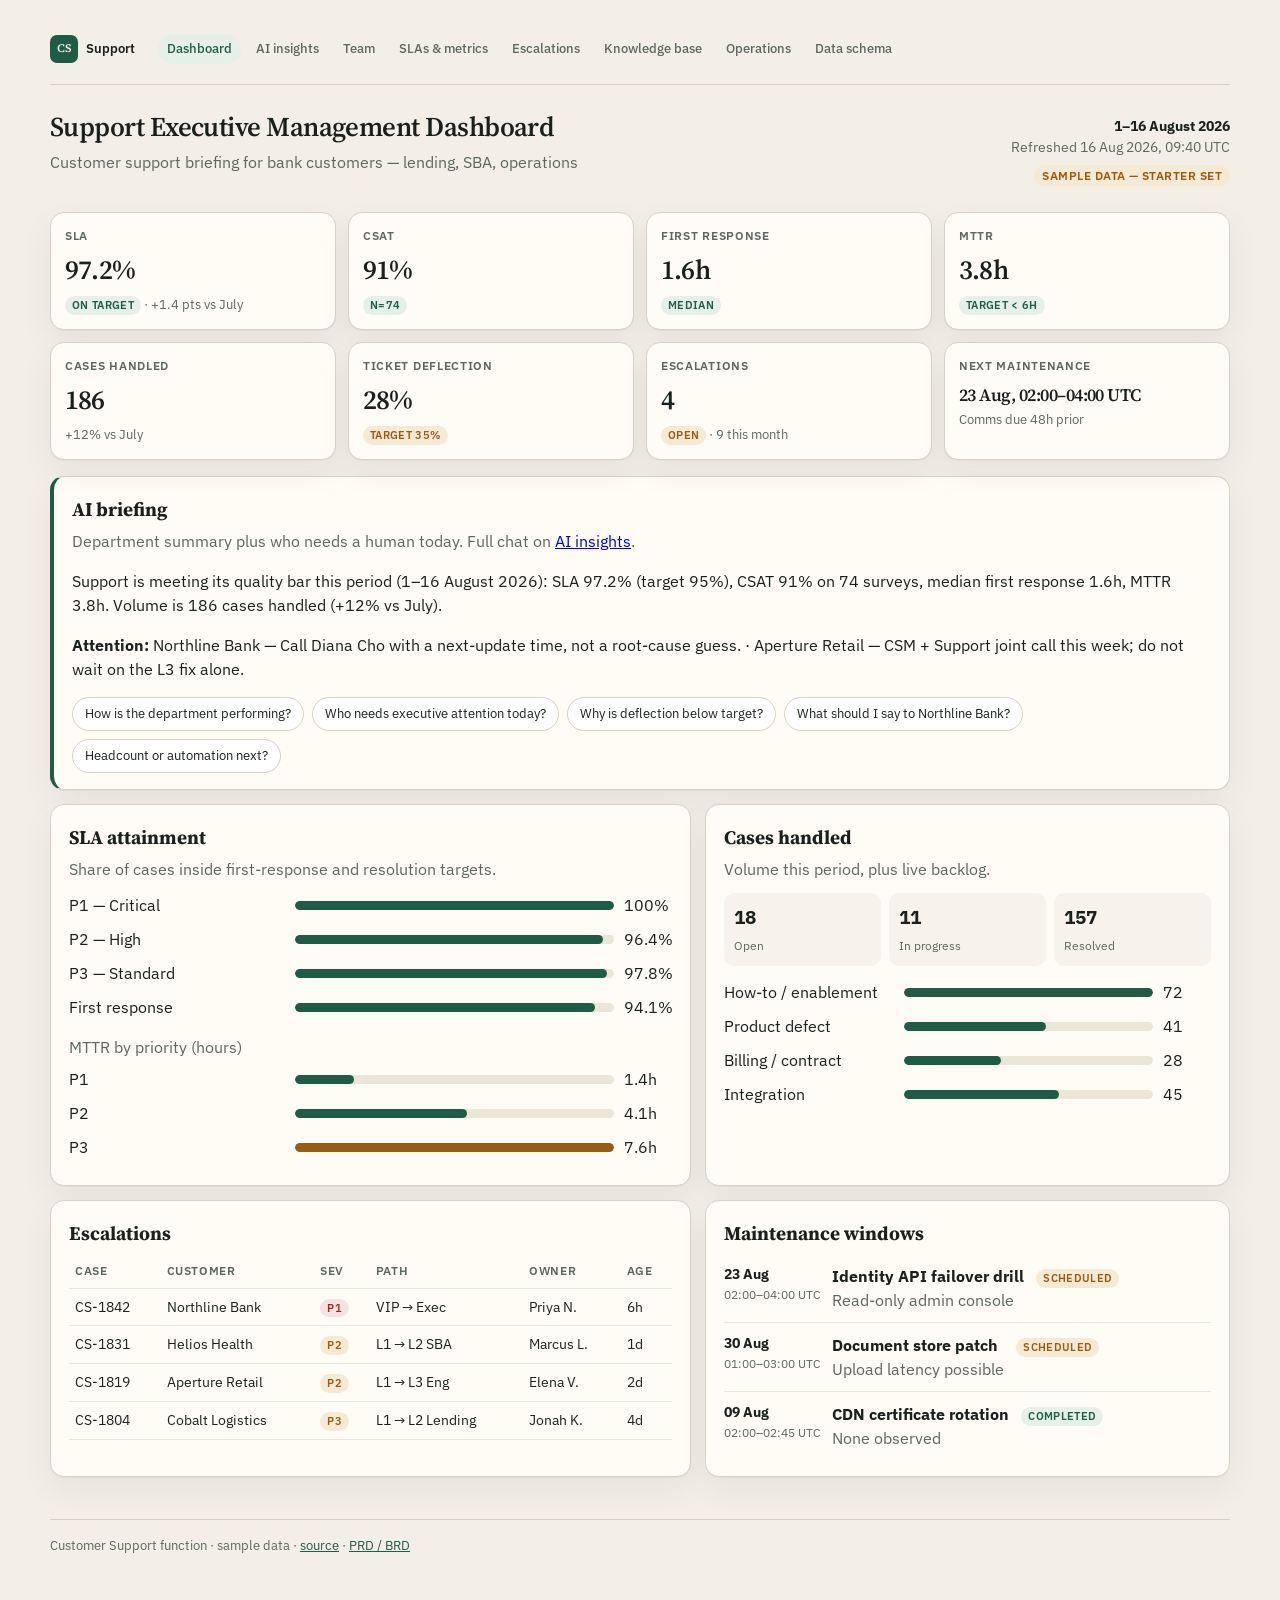
==== commit 9fca5368: "Rename heading to Support Executive Management Dashboard" ====
--- a/index.html
+++ b/index.html
@@ -3,7 +3,7 @@
 <head>
   <meta charset="UTF-8" />
   <meta name="viewport" content="width=device-width, initial-scale=1" />
-  <title>Customer Support Dashboard</title>
+  <title>Support Executive Management Dashboard</title>
   <link rel="stylesheet" href="assets/styles.css" />
   <link href="https://fonts.googleapis.com/css2?family=IBM+Plex+Sans:wght@400;500;600&family=Source+Serif+4:opsz,wght@8..60,500;8..60,600&display=swap" rel="stylesheet" />
 </head>
@@ -11,7 +11,7 @@
   <div class="wrap">
     <header class="top">
       <div>
-        <h1>Executive Management</h1>
+        <h1>Support Executive Management Dashboard</h1>
         <p class="subtitle">Customer support briefing for bank customers — lending, SBA, operations</p>
       </div>
       <div class="period">
--- a/assets/styles.css
+++ b/assets/styles.css
@@ -1,25 +1,11 @@
 :root {
-  --ink: #1a211c;
-  --muted: #5c675f;
-  --line: #d8d2c4;
-  --paper: #f3efe6;
-  --card: #fffcf6;
-  --forest: #1f5c45;
-  --forest-soft: #e4f0e8;
-  --amber: #9a5b12;
-  --amber-soft: #f7ead4;
-  --rose: #9b2c2c;
-  --rose-soft: #f6e2e0;
+  --ink: #1a211c; --muted: #5c675f; --line: #d8d2c4; --paper: #f3efe6; --card: #fffcf6;
+  --forest: #1f5c45; --forest-soft: #e4f0e8; --amber: #9a5b12; --amber-soft: #f7ead4;
+  --rose: #9b2c2c; --rose-soft: #f6e2e0;
   --shadow: 0 1px 0 rgba(26, 33, 28, 0.04), 0 12px 32px rgba(26, 33, 28, 0.06);
 }
-* { box-sizing: border-box; }
-html, body { margin: 0; padding: 0; }
-body {
-  font-family: "IBM Plex Sans", "Segoe UI", sans-serif;
-  background: radial-gradient(900px 280px at 10% -10%, #e7efe8 0%, transparent 60%), var(--paper);
-  color: var(--ink);
-  line-height: 1.5;
-}
+* { box-sizing: border-box; } html, body { margin: 0; padding: 0; }
+body { font-family: "IBM Plex Sans", "Segoe UI", sans-serif; background: radial-gradient(900px 280px at 10% -10%, #e7efe8 0%, transparent 60%), var(--paper); color: var(--ink); line-height: 1.5; }
 .wrap { width: min(1180px, calc(100% - 32px)); margin: 0 auto; padding: 20px 0 64px; }
 nav.site { display: flex; flex-wrap: wrap; gap: 8px 6px; align-items: center; padding: 10px 0 16px; border-bottom: 1px solid var(--line); margin-bottom: 22px; }
 nav.site a { color: var(--muted); text-decoration: none; font-size: 0.82rem; font-weight: 500; padding: 5px 9px; border-radius: 999px; }
@@ -31,46 +17,48 @@
 h2 { font-family: "Source Serif 4", Georgia, serif; font-size: 1.2rem; margin: 0 0 6px; }
 h3 { font-size: 0.95rem; margin: 0 0 6px; }
 .subtitle, .lead { margin: 0 0 12px; color: var(--muted); }
-.period { text-align: right; color: var(--muted); font-size: 0.88rem; }
-.period strong { display: block; color: var(--ink); }
+.period { text-align: right; color: var(--muted); font-size: 0.88rem; } .period strong { display: block; color: var(--ink); }
 .badge { display: inline-block; margin-top: 6px; padding: 2px 8px; border-radius: 999px; background: var(--amber-soft); color: var(--amber); font-size: 0.72rem; font-weight: 600; letter-spacing: 0.04em; text-transform: uppercase; }
 .kpis { display: grid; grid-template-columns: repeat(4, 1fr); gap: 12px; margin: 8px 0 16px; }
 .kpi, .panel { background: var(--card); border: 1px solid var(--line); border-radius: 14px; box-shadow: var(--shadow); }
-.kpi { padding: 14px; min-width: 0; }
-.panel { padding: 18px 18px 16px; margin-bottom: 14px; }
+.kpi { padding: 14px; min-width: 0; } .panel { padding: 18px 18px 16px; margin-bottom: 14px; }
 .kpi .label { font-size: 0.72rem; letter-spacing: 0.06em; text-transform: uppercase; color: var(--muted); font-weight: 600; }
 .kpi .value { font-family: "Source Serif 4", Georgia, serif; font-size: 1.7rem; font-weight: 600; letter-spacing: -0.03em; margin: 6px 0 4px; }
 .kpi .meta { font-size: 0.8rem; color: var(--muted); }
 .status-pill { display: inline-block; padding: 1px 7px; border-radius: 999px; font-size: 0.7rem; font-weight: 600; letter-spacing: 0.03em; text-transform: uppercase; }
-.status-pill.on { background: var(--forest-soft); color: var(--forest); }
-.status-pill.watch { background: var(--amber-soft); color: var(--amber); }
-.status-pill.off { background: var(--rose-soft); color: var(--rose); }
+.status-pill.on { background: var(--forest-soft); color: var(--forest); } .status-pill.watch { background: var(--amber-soft); color: var(--amber); } .status-pill.off { background: var(--rose-soft); color: var(--rose); }
 .grid-2 { display: grid; grid-template-columns: 1.1fr 0.9fr; gap: 14px; }
 .row { display: grid; grid-template-columns: minmax(140px, 0.95fr) 1.4fr 48px; gap: 10px; align-items: center; margin-bottom: 10px; }
 .bar { height: 9px; background: #ece6d8; border-radius: 99px; overflow: hidden; }
 .bar > span { display: block; height: 100%; border-radius: inherit; background: var(--forest); }
-.bar > span.warn { background: var(--amber); }
-.bar > span.bad { background: var(--rose); }
+.bar > span.warn { background: var(--amber); } .bar > span.bad { background: var(--rose); }
 .stat-split { display: grid; grid-template-columns: repeat(3, 1fr); gap: 8px; margin-bottom: 14px; }
-.stat { background: #f7f3ea; border-radius: 10px; padding: 10px; }
-.stat b { display: block; font-size: 1.2rem; }
-.stat span { color: var(--muted); font-size: 0.76rem; }
+.stat { background: #f7f3ea; border-radius: 10px; padding: 10px; } .stat b { display: block; font-size: 1.2rem; } .stat span { color: var(--muted); font-size: 0.76rem; }
 table { width: 100%; border-collapse: collapse; font-size: 0.86rem; }
 th, td { text-align: left; padding: 8px 6px; border-bottom: 1px solid #ece6d8; vertical-align: top; }
 th { color: var(--muted); font-size: 0.72rem; letter-spacing: 0.05em; text-transform: uppercase; font-weight: 600; }
 .mw, .path-step { display: flex; gap: 12px; padding: 10px 0; border-bottom: 1px solid #ece6d8; }
 .mw:last-child, .path-step:last-child { border-bottom: 0; }
-.when { min-width: 92px; font-size: 0.78rem; color: var(--muted); }
-.when b { display: block; color: var(--ink); font-size: 0.88rem; }
+.when { min-width: 92px; font-size: 0.78rem; color: var(--muted); } .when b { display: block; color: var(--ink); font-size: 0.88rem; }
 .cards { display: grid; grid-template-columns: repeat(3, 1fr); gap: 12px; }
-.faq details { border-bottom: 1px solid #ece6d8; padding: 10px 0; }
-.faq summary { cursor: pointer; font-weight: 600; }
-.faq p { margin: 8px 0 0; color: var(--muted); }
-.flow { font-family: ui-monospace, "Cascadia Mono", Consolas, monospace; font-size: 0.8rem; background: #f7f3ea; border-radius: 10px; padding: 14px 16px; overflow-x: auto; white-space: pre; }
-footer.site { margin-top: 28px; padding-top: 16px; border-top: 1px solid var(--line); color: var(--muted); font-size: 0.8rem; }
-footer.site a { color: var(--forest); }
-@media (max-width: 980px) {
-  .kpis, .cards, .grid-2 { grid-template-columns: 1fr; }
-  header.top { flex-direction: column; align-items: flex-start; }
-  .period { text-align: left; }
-}
+footer.site { margin-top: 28px; padding-top: 16px; border-top: 1px solid var(--line); color: var(--muted); font-size: 0.8rem; } footer.site a { color: var(--forest); }
+.briefing { border-left: 4px solid var(--forest); }
+.chips { display: flex; flex-wrap: wrap; gap: 8px; margin: 10px 0 0; }
+.chip { border: 1px solid var(--line); background: #fff; color: var(--ink); border-radius: 999px; padding: 6px 12px; font: inherit; font-size: 0.82rem; cursor: pointer; text-decoration: none; display: inline-block; }
+.chip:hover { border-color: var(--forest); background: var(--forest-soft); color: var(--forest); }
+.customer-list { display: flex; flex-direction: column; gap: 10px; }
+.customer-card { border: 1px solid var(--line); border-radius: 12px; padding: 12px; cursor: pointer; background: #fff; }
+.customer-card.on { border-color: var(--forest); box-shadow: var(--shadow); }
+.customer-card h3 { margin: 0 0 4px; } .customer-card p { margin: 0; color: var(--muted); font-size: 0.84rem; }
+.chat { display: flex; flex-direction: column; min-height: 360px; }
+.chat-log { flex: 1; max-height: 320px; overflow-y: auto; padding: 4px 0 12px; }
+.bubble { max-width: 92%; margin: 8px 0; padding: 10px 12px; border-radius: 12px; font-size: 0.9rem; }
+.bubble.user { margin-left: auto; background: var(--forest); color: #f7f3ea; } .bubble.bot { background: #f7f3ea; }
+.bubble .cite { display: block; margin-top: 6px; font-size: 0.74rem; color: var(--muted); }
+.chat-form { display: flex; gap: 8px; }
+.chat-form input { flex: 1; border: 1px solid var(--line); border-radius: 10px; padding: 10px 12px; font: inherit; }
+.chat-form button, .fb button { border: 0; background: var(--forest); color: #f7f3ea; border-radius: 10px; padding: 10px 14px; font: inherit; font-weight: 600; cursor: pointer; }
+.fb { display: flex; flex-wrap: wrap; gap: 8px; align-items: center; margin-top: 10px; }
+.fb button.ghost { background: #fff; color: var(--ink); border: 1px solid var(--line); }
+.actions li { margin-bottom: 8px; }
+@media (max-width: 980px) { .kpis, .cards, .grid-2 { grid-template-columns: 1fr; } header.top { flex-direction: column; align-items: flex-start; } .period { text-align: left; } }
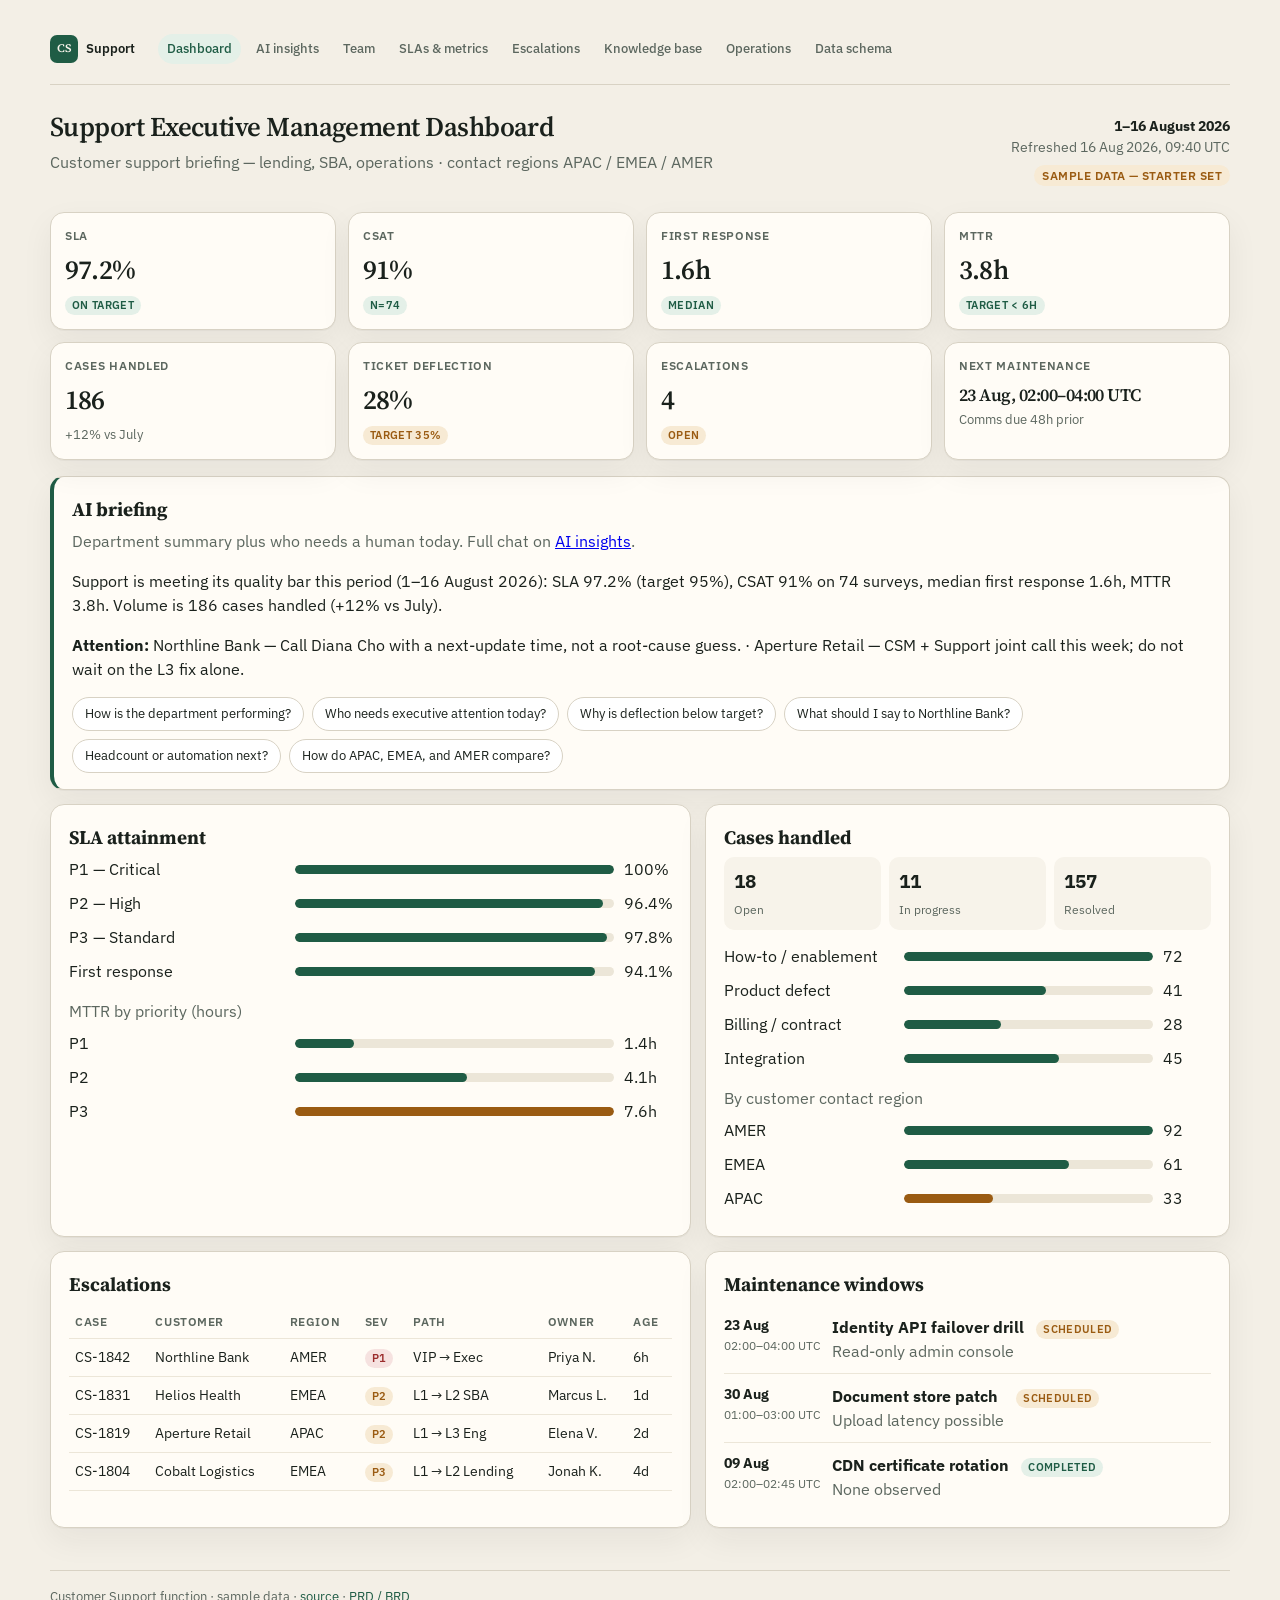
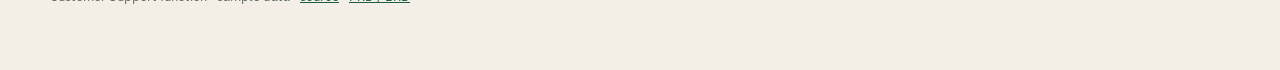
==== commit 17e8bcda: "Show APAC / EMEA / AMER on the dashboard" ====
--- a/index.html
+++ b/index.html
@@ -12,7 +12,7 @@
     <header class="top">
       <div>
         <h1>Support Executive Management Dashboard</h1>
-        <p class="subtitle">Customer support briefing for bank customers — lending, SBA, operations</p>
+        <p class="subtitle">Customer support briefing — lending, SBA, operations · contact regions APAC / EMEA / AMER</p>
       </div>
       <div class="period">
         <strong id="periodLabel"></strong>
@@ -25,23 +25,23 @@
     <section class="grid-2">
       <article class="panel">
         <h2>SLA attainment</h2>
-        <p class="lead">Share of cases inside first-response and resolution targets.</p>
         <div id="slaRows"></div>
         <p class="lead" style="margin:16px 0 8px">MTTR by priority (hours)</p>
         <div id="mttrRows"></div>
       </article>
       <article class="panel">
         <h2>Cases handled</h2>
-        <p class="lead">Volume this period, plus live backlog.</p>
         <div class="stat-split" id="caseSplit"></div>
         <div id="caseTypes"></div>
+        <p class="lead" style="margin:16px 0 8px">By customer contact region</p>
+        <div id="caseRegions"></div>
       </article>
     </section>
     <section class="grid-2">
       <article class="panel">
         <h2>Escalations</h2>
         <table>
-          <thead><tr><th>Case</th><th>Customer</th><th>Sev</th><th>Path</th><th>Owner</th><th>Age</th></tr></thead>
+          <thead><tr><th>Case</th><th>Customer</th><th>Region</th><th>Sev</th><th>Path</th><th>Owner</th><th>Age</th></tr></thead>
           <tbody id="escalations"></tbody>
         </table>
       </article>
@@ -56,18 +56,17 @@
   <script src="assets/insights.js"></script>
   <script>
     const D = SUPPORT.metrics;
-    const tone = (value, target, invert) => invert ? (value <= target ? "on" : value <= target * 1.15 ? "watch" : "off") : (value >= target ? "on" : value >= target - 2 ? "watch" : "off");
     const pill = (kind, text) => `<span class="status-pill ${kind}">${text}</span>`;
     document.getElementById("periodLabel").textContent = SUPPORT.period;
     document.getElementById("asOf").textContent = SUPPORT.asOf;
     document.getElementById("kpis").innerHTML = `
-      <article class="kpi"><div class="label">SLA</div><div class="value">${D.sla.attainment}%</div><div class="meta">${pill("on", "On target")} · ${D.sla.delta}</div></article>
+      <article class="kpi"><div class="label">SLA</div><div class="value">${D.sla.attainment}%</div><div class="meta">${pill("on", "On target")}</div></article>
       <article class="kpi"><div class="label">CSAT</div><div class="value">${D.csat.pct}%</div><div class="meta">${pill("on", "n=" + D.csat.n)}</div></article>
       <article class="kpi"><div class="label">First response</div><div class="value">${D.frt.hours}h</div><div class="meta">${pill("on", "Median")}</div></article>
-      <article class="kpi"><div class="label">MTTR</div><div class="value">${D.mttr.hours}h</div><div class="meta">${pill("on", "Target < " + D.mttr.targetHours + "h")}</div></article>
+      <article class="kpi"><div class="label">MTTR</div><div class="value">${D.mttr.hours}h</div><div class="meta">${pill("on", "Target < 6h")}</div></article>
       <article class="kpi"><div class="label">Cases handled</div><div class="value">${D.cases.handled}</div><div class="meta">${D.cases.delta}</div></article>
-      <article class="kpi"><div class="label">Ticket deflection</div><div class="value">${D.deflection.pct}%</div><div class="meta">${pill("watch", "Target " + D.deflection.target + "%")}</div></article>
-      <article class="kpi"><div class="label">Escalations</div><div class="value">${D.escalations.open}</div><div class="meta">${pill("watch", "Open")} · ${D.escalations.month} this month</div></article>
+      <article class="kpi"><div class="label">Ticket deflection</div><div class="value">${D.deflection.pct}%</div><div class="meta">${pill("watch", "Target 35%")}</div></article>
+      <article class="kpi"><div class="label">Escalations</div><div class="value">${D.escalations.open}</div><div class="meta">${pill("watch", "Open")}</div></article>
       <article class="kpi"><div class="label">Next maintenance</div><div class="value" style="font-size:1.1rem;line-height:1.25;margin-top:10px">${D.maintenance.next}</div><div class="meta">Comms due 48h prior</div></article>`;
     document.getElementById("slaRows").innerHTML = D.sla.byPriority.map((row) => `<div class="row"><div>${row.name}</div><div class="bar"><span style="width:${Math.min(row.value,100)}%"></span></div><div>${row.value}%</div></div>`).join("");
     const maxMttr = Math.max(...D.mttr.byPriority.map((x) => x.hours), D.mttr.targetHours);
@@ -75,7 +74,9 @@
     document.getElementById("caseSplit").innerHTML = `<div class="stat"><b>${D.cases.open}</b><span>Open</span></div><div class="stat"><b>${D.cases.inProgress}</b><span>In progress</span></div><div class="stat"><b>${D.cases.resolved}</b><span>Resolved</span></div>`;
     const maxType = Math.max(...D.cases.byType.map((x) => x.value));
     document.getElementById("caseTypes").innerHTML = D.cases.byType.map((row) => `<div class="row"><div>${row.name}</div><div class="bar"><span style="width:${(row.value/maxType)*100}%"></span></div><div>${row.value}</div></div>`).join("");
-    document.getElementById("escalations").innerHTML = D.escalations.items.map((item) => `<tr><td>${item.id}</td><td>${item.customer}</td><td>${pill(item.severity === "P1" ? "off" : "watch", item.severity)}</td><td>${item.path}</td><td>${item.owner}</td><td>${item.age}</td></tr>`).join("");
+    const maxReg = Math.max(...D.cases.byRegion.map((x) => x.value));
+    document.getElementById("caseRegions").innerHTML = D.cases.byRegion.map((row) => `<div class="row"><div>${row.name}</div><div class="bar"><span class="${row.sla < 95 ? "warn" : ""}" style="width:${(row.value/maxReg)*100}%"></span></div><div>${row.value}</div></div>`).join("");
+    document.getElementById("escalations").innerHTML = D.escalations.items.map((item) => `<tr><td>${item.id}</td><td>${item.customer}</td><td>${item.region}</td><td>${pill(item.severity === "P1" ? "off" : "watch", item.severity)}</td><td>${item.path}</td><td>${item.owner}</td><td>${item.age}</td></tr>`).join("");
     document.getElementById("windows").innerHTML = D.maintenance.windows.map((w) => `<div class="mw"><div class="when"><b>${w.date}</b>${w.time}</div><div><strong>${w.title}</strong><br /><span style="color:var(--muted)">${w.impact}</span></div><div>${pill(w.status === "Completed" ? "on" : "watch", w.status)}</div></div>`).join("");
   </script>
 </body>
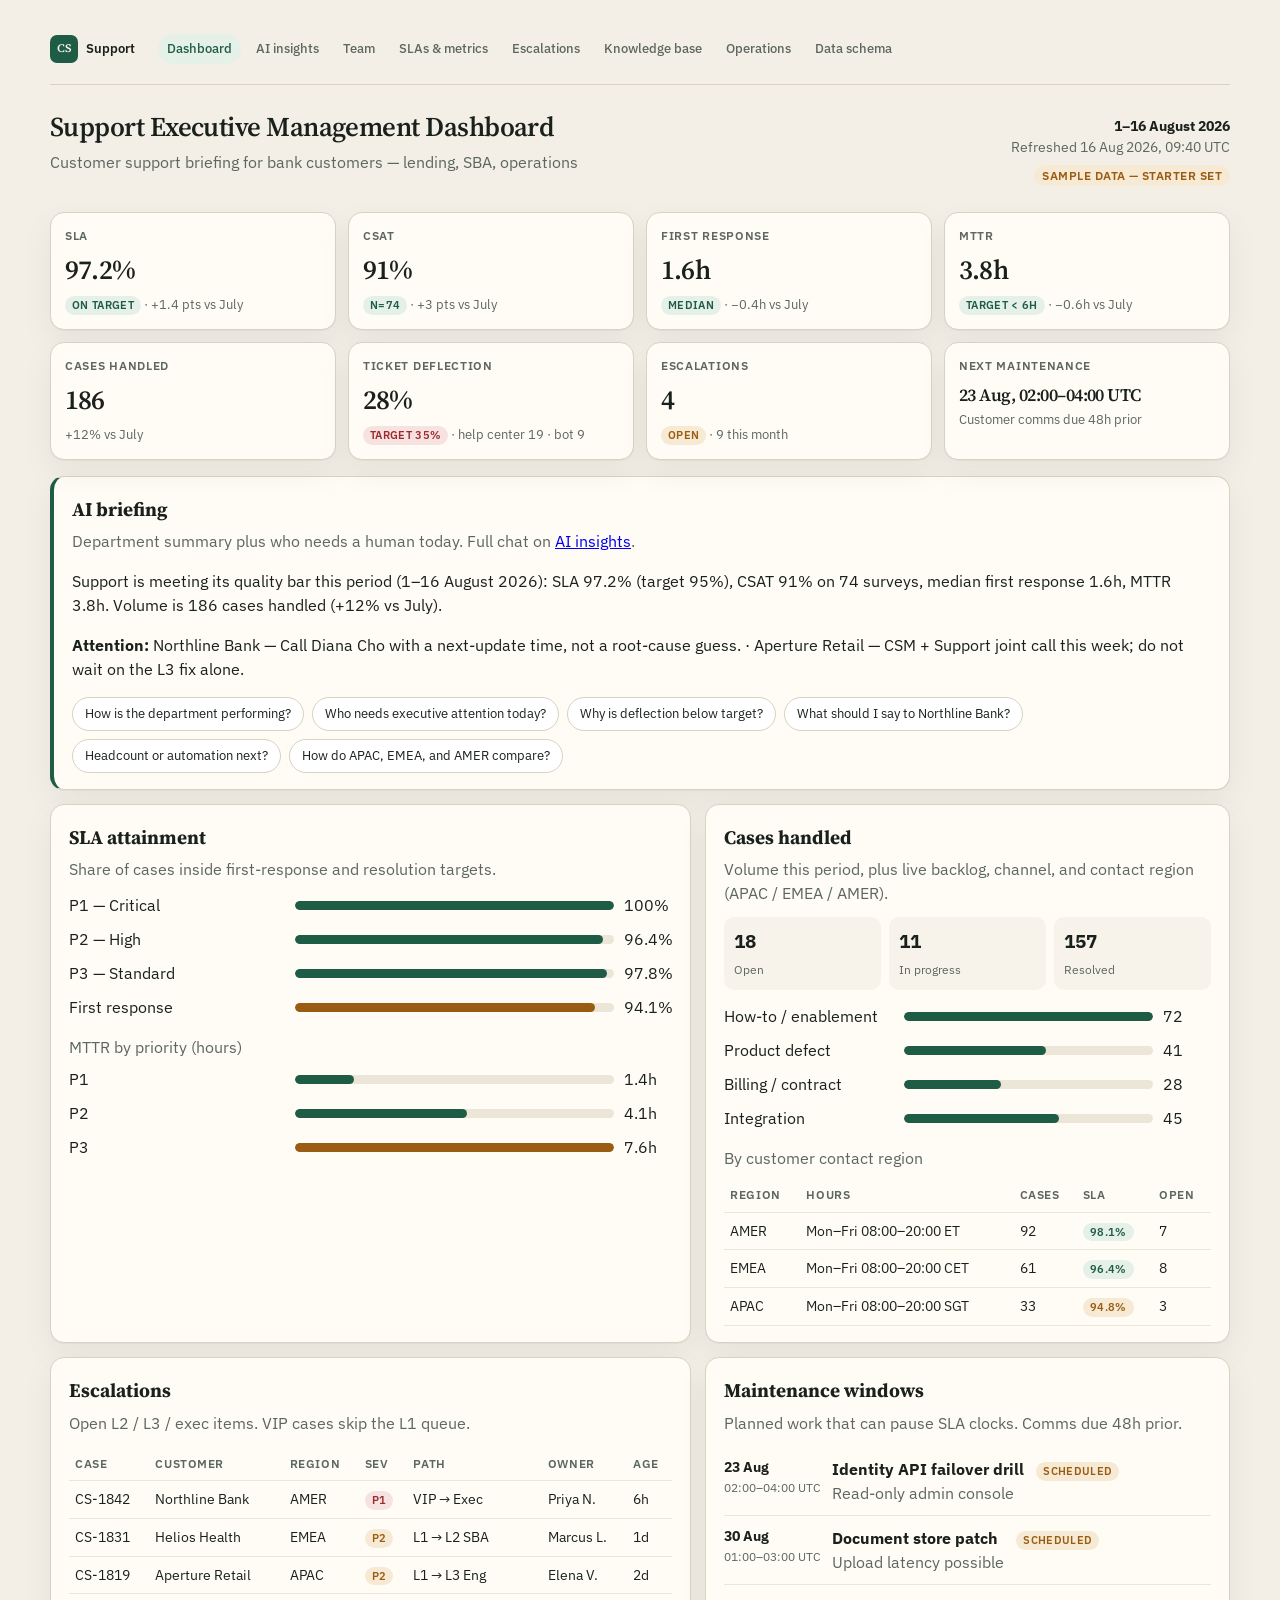
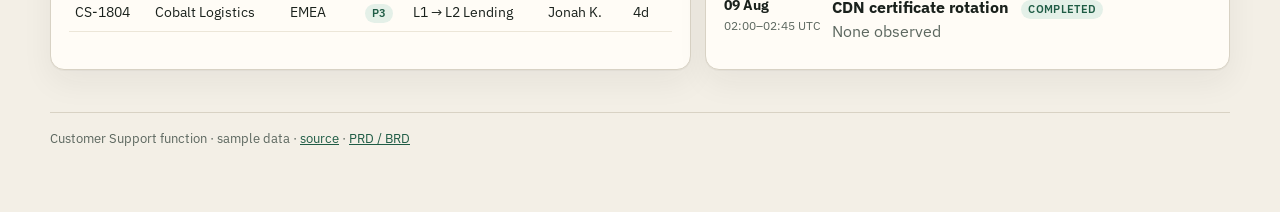
==== commit faa8f7c4: "Add APAC / EMEA / AMER contact region on the executive dashboard" ====
--- a/index.html
+++ b/index.html
@@ -4,15 +4,18 @@
   <meta charset="UTF-8" />
   <meta name="viewport" content="width=device-width, initial-scale=1" />
   <title>Support Executive Management Dashboard</title>
+  <meta name="description" content="Executive board for bank customer support: SLA, CSAT, FRT, MTTR, deflection, escalations." />
+  <link rel="preconnect" href="https://fonts.googleapis.com" />
+  <link rel="preconnect" href="https://fonts.gstatic.com" crossorigin />
+  <link href="https://fonts.googleapis.com/css2?family=IBM+Plex+Sans:wght@400;500;600&family=Source+Serif+4:opsz,wght@8..60,500;8..60,600&display=swap" rel="stylesheet" />
   <link rel="stylesheet" href="assets/styles.css" />
-  <link href="https://fonts.googleapis.com/css2?family=IBM+Plex+Sans:wght@400;500;600&family=Source+Serif+4:opsz,wght@8..60,500;8..60,600&display=swap" rel="stylesheet" />
 </head>
 <body>
   <div class="wrap">
     <header class="top">
       <div>
         <h1>Support Executive Management Dashboard</h1>
-        <p class="subtitle">Customer support briefing — lending, SBA, operations · contact regions APAC / EMEA / AMER</p>
+        <p class="subtitle">Customer support briefing for bank customers — lending, SBA, operations</p>
       </div>
       <div class="period">
         <strong id="periodLabel"></strong>
@@ -20,33 +23,45 @@
         <span class="badge">Sample data — starter set</span>
       </div>
     </header>
+
     <section class="kpis" id="kpis"></section>
     <article class="panel briefing" id="aiStrip"></article>
+
     <section class="grid-2">
       <article class="panel">
         <h2>SLA attainment</h2>
+        <p class="lead">Share of cases inside first-response and resolution targets.</p>
         <div id="slaRows"></div>
         <p class="lead" style="margin:16px 0 8px">MTTR by priority (hours)</p>
         <div id="mttrRows"></div>
       </article>
       <article class="panel">
         <h2>Cases handled</h2>
+        <p class="lead">Volume this period, plus live backlog, channel, and contact region (APAC / EMEA / AMER).</p>
         <div class="stat-split" id="caseSplit"></div>
         <div id="caseTypes"></div>
         <p class="lead" style="margin:16px 0 8px">By customer contact region</p>
-        <div id="caseRegions"></div>
+        <table>
+          <thead><tr><th>Region</th><th>Hours</th><th>Cases</th><th>SLA</th><th>Open</th></tr></thead>
+          <tbody id="caseRegions"></tbody>
+        </table>
       </article>
     </section>
+
     <section class="grid-2">
       <article class="panel">
         <h2>Escalations</h2>
+        <p class="lead">Open L2 / L3 / exec items. VIP cases skip the L1 queue.</p>
         <table>
-          <thead><tr><th>Case</th><th>Customer</th><th>Region</th><th>Sev</th><th>Path</th><th>Owner</th><th>Age</th></tr></thead>
+          <thead>
+            <tr><th>Case</th><th>Customer</th><th>Region</th><th>Sev</th><th>Path</th><th>Owner</th><th>Age</th></tr>
+          </thead>
           <tbody id="escalations"></tbody>
         </table>
       </article>
       <article class="panel">
         <h2>Maintenance windows</h2>
+        <p class="lead">Planned work that can pause SLA clocks. Comms due 48h prior.</p>
         <div id="windows"></div>
       </article>
     </section>
@@ -56,28 +71,74 @@
   <script src="assets/insights.js"></script>
   <script>
     const D = SUPPORT.metrics;
+    const tone = (value, target, invert) => {
+      if (invert) {
+        if (value <= target) return "on";
+        if (value <= target * 1.15) return "watch";
+        return "off";
+      }
+      if (value >= target) return "on";
+      if (value >= target - 2) return "watch";
+      return "off";
+    };
     const pill = (kind, text) => `<span class="status-pill ${kind}">${text}</span>`;
+
     document.getElementById("periodLabel").textContent = SUPPORT.period;
     document.getElementById("asOf").textContent = SUPPORT.asOf;
+
+    const slaTone = tone(D.sla.attainment, D.sla.target);
+    const mttrTone = tone(D.mttr.hours, D.mttr.targetHours, true);
+    const csatTone = tone(D.csat.pct, D.csat.target);
+    const frtTone = tone(D.frt.hours, D.frt.target, true);
+    const defTone = tone(D.deflection.pct, D.deflection.target);
+    const escTone = D.escalations.open >= 5 ? "off" : D.escalations.open >= 3 ? "watch" : "on";
+
     document.getElementById("kpis").innerHTML = `
-      <article class="kpi"><div class="label">SLA</div><div class="value">${D.sla.attainment}%</div><div class="meta">${pill("on", "On target")}</div></article>
-      <article class="kpi"><div class="label">CSAT</div><div class="value">${D.csat.pct}%</div><div class="meta">${pill("on", "n=" + D.csat.n)}</div></article>
-      <article class="kpi"><div class="label">First response</div><div class="value">${D.frt.hours}h</div><div class="meta">${pill("on", "Median")}</div></article>
-      <article class="kpi"><div class="label">MTTR</div><div class="value">${D.mttr.hours}h</div><div class="meta">${pill("on", "Target < 6h")}</div></article>
+      <article class="kpi"><div class="label">SLA</div><div class="value">${D.sla.attainment}%</div><div class="meta">${pill(slaTone, "On target")} · ${D.sla.delta}</div></article>
+      <article class="kpi"><div class="label">CSAT</div><div class="value">${D.csat.pct}%</div><div class="meta">${pill(csatTone, "n=" + D.csat.n)} · ${D.csat.delta}</div></article>
+      <article class="kpi"><div class="label">First response</div><div class="value">${D.frt.hours}h</div><div class="meta">${pill(frtTone, "Median")} · ${D.frt.delta}</div></article>
+      <article class="kpi"><div class="label">MTTR</div><div class="value">${D.mttr.hours}h</div><div class="meta">${pill(mttrTone, "Target < " + D.mttr.targetHours + "h")} · ${D.mttr.delta}</div></article>
       <article class="kpi"><div class="label">Cases handled</div><div class="value">${D.cases.handled}</div><div class="meta">${D.cases.delta}</div></article>
-      <article class="kpi"><div class="label">Ticket deflection</div><div class="value">${D.deflection.pct}%</div><div class="meta">${pill("watch", "Target 35%")}</div></article>
-      <article class="kpi"><div class="label">Escalations</div><div class="value">${D.escalations.open}</div><div class="meta">${pill("watch", "Open")}</div></article>
-      <article class="kpi"><div class="label">Next maintenance</div><div class="value" style="font-size:1.1rem;line-height:1.25;margin-top:10px">${D.maintenance.next}</div><div class="meta">Comms due 48h prior</div></article>`;
-    document.getElementById("slaRows").innerHTML = D.sla.byPriority.map((row) => `<div class="row"><div>${row.name}</div><div class="bar"><span style="width:${Math.min(row.value,100)}%"></span></div><div>${row.value}%</div></div>`).join("");
+      <article class="kpi"><div class="label">Ticket deflection</div><div class="value">${D.deflection.pct}%</div><div class="meta">${pill(defTone, "Target " + D.deflection.target + "%")} · ${D.deflection.delta}</div></article>
+      <article class="kpi"><div class="label">Escalations</div><div class="value">${D.escalations.open}</div><div class="meta">${pill(escTone, "Open")} · ${D.escalations.month} this month</div></article>
+      <article class="kpi"><div class="label">Next maintenance</div><div class="value" style="font-size:1.1rem;line-height:1.25;margin-top:10px">${D.maintenance.next}</div><div class="meta">Customer comms due 48h prior</div></article>
+    `;
+
+    document.getElementById("slaRows").innerHTML = D.sla.byPriority.map((row) => {
+      const cls = row.value >= row.target ? "" : row.value >= row.target - 2 ? "warn" : "bad";
+      return `<div class="row"><div>${row.name}</div><div class="bar"><span class="${cls}" style="width:${Math.min(row.value,100)}%"></span></div><div>${row.value}%</div></div>`;
+    }).join("");
+
     const maxMttr = Math.max(...D.mttr.byPriority.map((x) => x.hours), D.mttr.targetHours);
-    document.getElementById("mttrRows").innerHTML = D.mttr.byPriority.map((row) => `<div class="row"><div>${row.name}</div><div class="bar"><span class="${row.hours > D.mttr.targetHours ? "warn" : ""}" style="width:${(row.hours/maxMttr)*100}%"></span></div><div>${row.hours}h</div></div>`).join("");
-    document.getElementById("caseSplit").innerHTML = `<div class="stat"><b>${D.cases.open}</b><span>Open</span></div><div class="stat"><b>${D.cases.inProgress}</b><span>In progress</span></div><div class="stat"><b>${D.cases.resolved}</b><span>Resolved</span></div>`;
+    document.getElementById("mttrRows").innerHTML = D.mttr.byPriority.map((row) => {
+      const cls = row.hours <= D.mttr.targetHours ? "" : "warn";
+      return `<div class="row"><div>${row.name}</div><div class="bar"><span class="${cls}" style="width:${(row.hours/maxMttr)*100}%"></span></div><div>${row.hours}h</div></div>`;
+    }).join("");
+
+    document.getElementById("caseSplit").innerHTML = `
+      <div class="stat"><b>${D.cases.open}</b><span>Open</span></div>
+      <div class="stat"><b>${D.cases.inProgress}</b><span>In progress</span></div>
+      <div class="stat"><b>${D.cases.resolved}</b><span>Resolved</span></div>`;
+
     const maxType = Math.max(...D.cases.byType.map((x) => x.value));
-    document.getElementById("caseTypes").innerHTML = D.cases.byType.map((row) => `<div class="row"><div>${row.name}</div><div class="bar"><span style="width:${(row.value/maxType)*100}%"></span></div><div>${row.value}</div></div>`).join("");
-    const maxReg = Math.max(...D.cases.byRegion.map((x) => x.value));
-    document.getElementById("caseRegions").innerHTML = D.cases.byRegion.map((row) => `<div class="row"><div>${row.name}</div><div class="bar"><span class="${row.sla < 95 ? "warn" : ""}" style="width:${(row.value/maxReg)*100}%"></span></div><div>${row.value}</div></div>`).join("");
-    document.getElementById("escalations").innerHTML = D.escalations.items.map((item) => `<tr><td>${item.id}</td><td>${item.customer}</td><td>${item.region}</td><td>${pill(item.severity === "P1" ? "off" : "watch", item.severity)}</td><td>${item.path}</td><td>${item.owner}</td><td>${item.age}</td></tr>`).join("");
-    document.getElementById("windows").innerHTML = D.maintenance.windows.map((w) => `<div class="mw"><div class="when"><b>${w.date}</b>${w.time}</div><div><strong>${w.title}</strong><br /><span style="color:var(--muted)">${w.impact}</span></div><div>${pill(w.status === "Completed" ? "on" : "watch", w.status)}</div></div>`).join("");
+    document.getElementById("caseTypes").innerHTML = D.cases.byType.map((row) =>
+      `<div class="row"><div>${row.name}</div><div class="bar"><span style="width:${(row.value/maxType)*100}%"></span></div><div>${row.value}</div></div>`
+    ).join("");
+
+    document.getElementById("caseRegions").innerHTML = D.cases.byRegion.map((row) => {
+      const kind = row.sla >= 95 ? "on" : "watch";
+      return `<tr><td>${row.name}</td><td>${row.hours}</td><td>${row.value}</td><td>${pill(kind, row.sla + "%")}</td><td>${row.open}</td></tr>`;
+    }).join("");
+
+    document.getElementById("escalations").innerHTML = D.escalations.items.map((item) => {
+      const kind = item.severity === "P1" ? "off" : item.severity === "P2" ? "watch" : "on";
+      return `<tr><td>${item.id}</td><td>${item.customer}</td><td>${item.region}</td><td>${pill(kind, item.severity)}</td><td>${item.path}</td><td>${item.owner}</td><td>${item.age}</td></tr>`;
+    }).join("");
+
+    document.getElementById("windows").innerHTML = D.maintenance.windows.map((w) => {
+      const kind = w.status === "Completed" ? "on" : "watch";
+      return `<div class="mw"><div class="when"><b>${w.date}</b>${w.time}</div><div><strong>${w.title}</strong><br /><span style="color:var(--muted)">${w.impact}</span></div><div>${pill(kind, w.status)}</div></div>`;
+    }).join("");
   </script>
 </body>
 </html>
